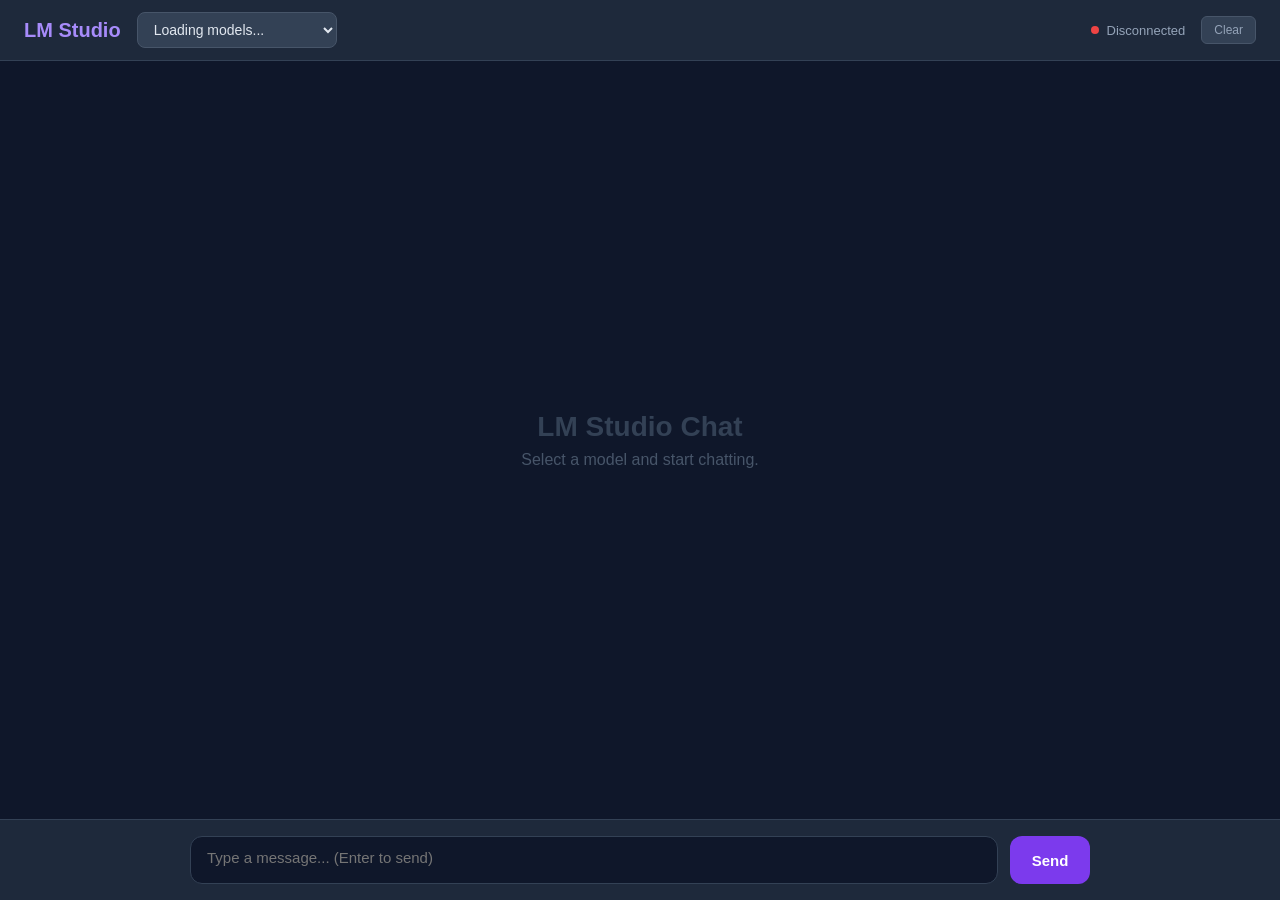
==== LMStudio/common/web/templates/index.html @ 6f255112 "Add LM Studio: full installer, web UI, chat, API docs (like Ollama) Complete LM Studio integration m" ====
<!DOCTYPE html>
<html lang="en">
<head>
<meta charset="UTF-8">
<meta name="viewport" content="width=device-width, initial-scale=1.0">
<title>LM Studio</title>
<style>
*{margin:0;padding:0;box-sizing:border-box}
body{font-family:-apple-system,BlinkMacSystemFont,'Segoe UI',Roboto,sans-serif;background:#0f172a;color:#e2e8f0;height:100vh;display:flex;flex-direction:column}
.header{background:#1e293b;border-bottom:1px solid #334155;padding:12px 24px;display:flex;align-items:center;gap:16px;flex-shrink:0}
.header h1{font-size:20px;font-weight:800;color:#a78bfa;flex-grow:0}
.header select{background:#334155;color:#e2e8f0;border:1px solid #475569;border-radius:8px;padding:8px 12px;font-size:14px;outline:none;min-width:200px}
.header .status{margin-left:auto;display:flex;align-items:center;gap:8px;font-size:13px;color:#94a3b8}
.header .status .dot{width:8px;height:8px;border-radius:50%;background:#ef4444}.header .status .dot.ok{background:#22c55e}
.header .btn-sm{background:#334155;color:#94a3b8;border:1px solid #475569;border-radius:6px;padding:6px 12px;font-size:12px;cursor:pointer}
.header .btn-sm:hover{background:#475569;color:#e2e8f0}
.chat-area{flex:1;overflow-y:auto;padding:24px;display:flex;flex-direction:column;gap:16px}
.msg{max-width:80%;display:flex;flex-direction:column;gap:4px}
.msg.user{align-self:flex-end}.msg.assistant{align-self:flex-start}
.msg .bubble{padding:14px 18px;border-radius:16px;line-height:1.6;font-size:15px;white-space:pre-wrap;word-break:break-word}
.msg.user .bubble{background:#7c3aed;color:#fff;border-bottom-right-radius:4px}
.msg.assistant .bubble{background:#1e293b;color:#e2e8f0;border:1px solid #334155;border-bottom-left-radius:4px}
.empty{text-align:center;margin:auto;color:#475569}
.empty h2{font-size:28px;font-weight:800;color:#334155;margin-bottom:8px}
.input-area{background:#1e293b;border-top:1px solid #334155;padding:16px 24px;flex-shrink:0}
.input-row{display:flex;gap:12px;max-width:900px;margin:0 auto}
.input-row textarea{flex:1;background:#0f172a;color:#e2e8f0;border:1px solid #334155;border-radius:12px;padding:12px 16px;font-size:15px;font-family:inherit;resize:none;outline:none;min-height:48px;max-height:200px}
.input-row textarea:focus{border-color:#a78bfa}
.send-btn{background:#7c3aed;color:#fff;border:none;border-radius:12px;padding:0 20px;font-size:15px;font-weight:700;cursor:pointer;min-width:80px}
.send-btn:hover{background:#6d28d9}.send-btn:disabled{background:#334155;color:#64748b;cursor:not-allowed}
</style>
</head>
<body>
<div class="header">
  <h1>LM Studio</h1>
  <select id="modelSelect"><option value="">Loading models...</option></select>
  <div class="status"><div class="dot" id="statusDot"></div><span id="statusText">Checking...</span></div>
  <button class="btn-sm" onclick="clearChat()">Clear</button>
</div>
<div class="chat-area" id="chatArea">
  <div class="empty" id="emptyState"><h2>LM Studio Chat</h2><p>Select a model and start chatting.</p></div>
</div>
<div class="input-area">
  <div class="input-row">
    <textarea id="msgInput" placeholder="Type a message... (Enter to send)" rows="1"></textarea>
    <button class="send-btn" id="sendBtn" onclick="sendMessage()">Send</button>
  </div>
</div>
<script>
let messages=[], streaming=false;
async function checkHealth(){
  try{const r=await fetch('/api/health');const j=await r.json();
    document.getElementById('statusDot').className='dot'+(j.ok?' ok':'');
    document.getElementById('statusText').textContent=j.ok?'Connected':'Disconnected';return j.ok;
  }catch(e){document.getElementById('statusDot').className='dot';document.getElementById('statusText').textContent='Disconnected';return false;}
}
async function loadModels(){
  try{const r=await fetch('/api/models');const j=await r.json();const sel=document.getElementById('modelSelect');
    const models=j.models||[];sel.innerHTML=models.length?'':'<option value="">No models loaded</option>';
    models.forEach(m=>{const opt=document.createElement('option');opt.value=m.id;opt.textContent=m.id;sel.appendChild(opt);});
  }catch(e){}
}
function addMsg(role,content){
  const area=document.getElementById('chatArea');document.getElementById('emptyState').style.display='none';
  const div=document.createElement('div');div.className='msg '+role;
  div.innerHTML='<div class="bubble"></div>';div.querySelector('.bubble').textContent=content;
  area.appendChild(div);area.scrollTop=area.scrollHeight;return div;
}
async function sendMessage(){
  const input=document.getElementById('msgInput');const text=input.value.trim();
  const model=document.getElementById('modelSelect').value;
  if(!text||!model||streaming)return;
  messages.push({role:'user',content:text});addMsg('user',text);
  input.value='';input.style.height='auto';streaming=true;document.getElementById('sendBtn').disabled=true;
  try{
    const r=await fetch('/api/chat',{method:'POST',headers:{'Content-Type':'application/json'},
      body:JSON.stringify({model,messages,stream:false})});
    const j=await r.json();
    if(j.ok&&j.choices&&j.choices[0]){
      const content=j.choices[0].message.content;messages.push({role:'assistant',content});addMsg('assistant',content);
    }else if(j.error){addMsg('assistant','Error: '+j.error);}
    else{addMsg('assistant','No response from model.');}
  }catch(e){addMsg('assistant','Error: '+e);}
  streaming=false;document.getElementById('sendBtn').disabled=false;input.focus();
}
function clearChat(){messages=[];document.getElementById('chatArea').innerHTML='<div class="empty" id="emptyState"><h2>LM Studio Chat</h2><p>Select a model and start chatting.</p></div>';}
document.getElementById('msgInput').addEventListener('input',function(){this.style.height='auto';this.style.height=Math.min(this.scrollHeight,200)+'px';});
document.getElementById('msgInput').addEventListener('keydown',function(e){if(e.key==='Enter'&&!e.shiftKey){e.preventDefault();sendMessage();}});
checkHealth().then(ok=>{if(ok)loadModels();});setInterval(checkHealth,15000);
</script>
</body>
</html>
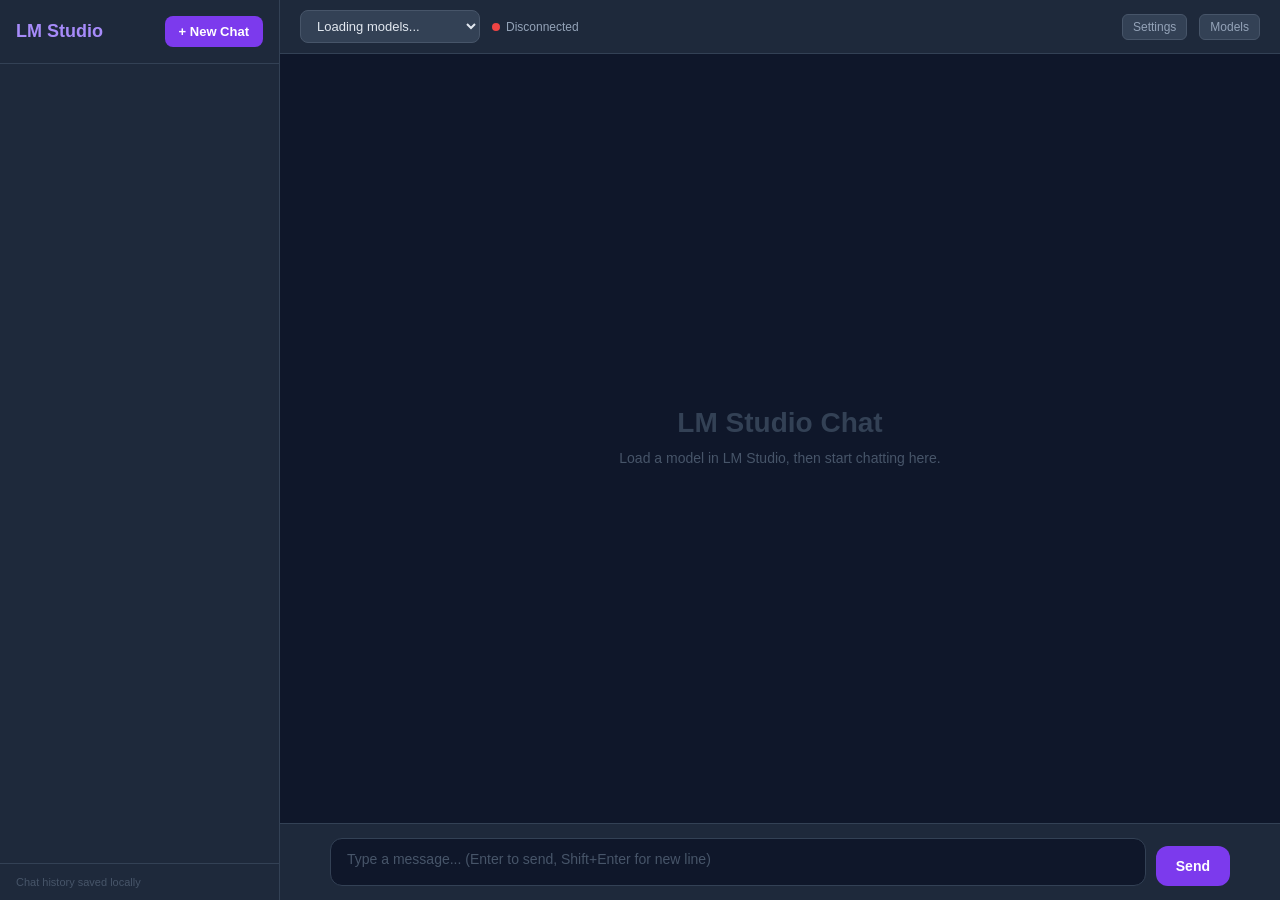
==== commit ff9d2ede: "Rebuild Ollama, LM Studio, and OpenClaw web UIs with full chat features All three web UIs now have: " ====
--- a/LMStudio/common/web/templates/index.html
+++ b/LMStudio/common/web/templates/index.html
@@ -3,90 +3,606 @@
 <head>
 <meta charset="UTF-8">
 <meta name="viewport" content="width=device-width, initial-scale=1.0">
-<title>LM Studio</title>
+<title>LM Studio Chat</title>
 <style>
 *{margin:0;padding:0;box-sizing:border-box}
-body{font-family:-apple-system,BlinkMacSystemFont,'Segoe UI',Roboto,sans-serif;background:#0f172a;color:#e2e8f0;height:100vh;display:flex;flex-direction:column}
-.header{background:#1e293b;border-bottom:1px solid #334155;padding:12px 24px;display:flex;align-items:center;gap:16px;flex-shrink:0}
-.header h1{font-size:20px;font-weight:800;color:#a78bfa;flex-grow:0}
-.header select{background:#334155;color:#e2e8f0;border:1px solid #475569;border-radius:8px;padding:8px 12px;font-size:14px;outline:none;min-width:200px}
-.header .status{margin-left:auto;display:flex;align-items:center;gap:8px;font-size:13px;color:#94a3b8}
-.header .status .dot{width:8px;height:8px;border-radius:50%;background:#ef4444}.header .status .dot.ok{background:#22c55e}
-.header .btn-sm{background:#334155;color:#94a3b8;border:1px solid #475569;border-radius:6px;padding:6px 12px;font-size:12px;cursor:pointer}
+body{font-family:-apple-system,BlinkMacSystemFont,'Segoe UI',Roboto,sans-serif;background:#0f172a;color:#e2e8f0;height:100vh;display:flex;overflow:hidden}
+
+/* Sidebar */
+.sidebar{width:280px;background:#1e293b;border-right:1px solid #334155;display:flex;flex-direction:column;flex-shrink:0;height:100vh}
+.sidebar-header{padding:16px;border-bottom:1px solid #334155;display:flex;align-items:center;gap:12px}
+.sidebar-header h1{font-size:18px;font-weight:800;color:#a78bfa;flex:1}
+.new-chat-btn{background:#7c3aed;color:#fff;border:none;border-radius:8px;padding:8px 14px;font-size:13px;font-weight:700;cursor:pointer;white-space:nowrap}
+.new-chat-btn:hover{background:#6d28d9}
+.chat-list{flex:1;overflow-y:auto;padding:8px}
+.chat-item{padding:10px 12px;border-radius:8px;cursor:pointer;font-size:13px;color:#94a3b8;display:flex;align-items:center;gap:8px;margin-bottom:2px;position:relative}
+.chat-item:hover{background:#334155;color:#e2e8f0}
+.chat-item.active{background:#334155;color:#e2e8f0}
+.chat-item .chat-title{flex:1;overflow:hidden;text-overflow:ellipsis;white-space:nowrap}
+.chat-item .chat-delete{display:none;background:none;border:none;color:#ef4444;font-size:16px;cursor:pointer;padding:0 4px;flex-shrink:0}
+.chat-item:hover .chat-delete{display:block}
+.sidebar-footer{padding:12px 16px;border-top:1px solid #334155;font-size:11px;color:#475569}
+
+/* Main */
+.main{flex:1;display:flex;flex-direction:column;height:100vh;min-width:0}
+.header{background:#1e293b;border-bottom:1px solid #334155;padding:10px 20px;display:flex;align-items:center;gap:12px;flex-shrink:0}
+.header select{background:#334155;color:#e2e8f0;border:1px solid #475569;border-radius:8px;padding:7px 12px;font-size:13px;outline:none;min-width:180px}
+.header select:focus{border-color:#a78bfa}
+.header .status{display:flex;align-items:center;gap:6px;font-size:12px;color:#94a3b8}
+.header .dot{width:8px;height:8px;border-radius:50%;background:#ef4444}
+.header .dot.ok{background:#22c55e}
+.header .spacer{flex:1}
+.header .btn-sm{background:#334155;color:#94a3b8;border:1px solid #475569;border-radius:6px;padding:5px 10px;font-size:12px;cursor:pointer}
 .header .btn-sm:hover{background:#475569;color:#e2e8f0}
-.chat-area{flex:1;overflow-y:auto;padding:24px;display:flex;flex-direction:column;gap:16px}
-.msg{max-width:80%;display:flex;flex-direction:column;gap:4px}
-.msg.user{align-self:flex-end}.msg.assistant{align-self:flex-start}
-.msg .bubble{padding:14px 18px;border-radius:16px;line-height:1.6;font-size:15px;white-space:pre-wrap;word-break:break-word}
+.header .btn-sm.active{background:#7c3aed;color:#fff;border-color:#7c3aed}
+
+/* Settings */
+.settings-panel{display:none;background:#1e293b;border-bottom:1px solid #334155;padding:16px 20px;flex-shrink:0}
+.settings-panel.open{display:block}
+.settings-grid{display:grid;grid-template-columns:1fr 1fr;gap:12px;max-width:700px}
+.setting-group{display:flex;flex-direction:column;gap:4px}
+.setting-group label{font-size:11px;color:#94a3b8;font-weight:600;text-transform:uppercase;letter-spacing:0.5px}
+.setting-group input,.setting-group textarea,.setting-group select{background:#0f172a;color:#e2e8f0;border:1px solid #334155;border-radius:6px;padding:8px 10px;font-size:13px;outline:none;font-family:inherit}
+.setting-group input:focus,.setting-group textarea:focus{border-color:#a78bfa}
+.setting-group textarea{resize:vertical;min-height:60px}
+.setting-group.full{grid-column:1/-1}
+.setting-group .range-row{display:flex;align-items:center;gap:8px}
+.setting-group input[type=range]{flex:1;accent-color:#a78bfa}
+.setting-group .range-val{font-size:12px;color:#a78bfa;min-width:35px;text-align:right}
+
+/* Chat */
+.chat-area{flex:1;overflow-y:auto;padding:20px;display:flex;flex-direction:column;gap:16px}
+.msg{max-width:80%;display:flex;flex-direction:column;gap:4px;animation:fadeIn .2s ease}
+@keyframes fadeIn{from{opacity:0;transform:translateY(8px)}to{opacity:1;transform:translateY(0)}}
+.msg.user{align-self:flex-end}
+.msg.assistant{align-self:flex-start}
+.msg .bubble{padding:14px 18px;border-radius:16px;line-height:1.7;font-size:14px;word-break:break-word}
 .msg.user .bubble{background:#7c3aed;color:#fff;border-bottom-right-radius:4px}
 .msg.assistant .bubble{background:#1e293b;color:#e2e8f0;border:1px solid #334155;border-bottom-left-radius:4px}
+.msg .meta{font-size:11px;color:#64748b;padding:0 4px}
+.msg.user .meta{text-align:right}
+.typing{align-self:flex-start;color:#64748b;font-size:14px;padding:8px 0}
+.typing span{animation:blink 1.4s infinite both}
+.typing span:nth-child(2){animation-delay:.2s}
+.typing span:nth-child(3){animation-delay:.4s}
+@keyframes blink{0%,80%,100%{opacity:0}40%{opacity:1}}
 .empty{text-align:center;margin:auto;color:#475569}
 .empty h2{font-size:28px;font-weight:800;color:#334155;margin-bottom:8px}
-.input-area{background:#1e293b;border-top:1px solid #334155;padding:16px 24px;flex-shrink:0}
-.input-row{display:flex;gap:12px;max-width:900px;margin:0 auto}
-.input-row textarea{flex:1;background:#0f172a;color:#e2e8f0;border:1px solid #334155;border-radius:12px;padding:12px 16px;font-size:15px;font-family:inherit;resize:none;outline:none;min-height:48px;max-height:200px}
+.empty p{font-size:14px;max-width:400px;line-height:1.6}
+
+/* Markdown */
+.msg.assistant .bubble pre{background:#0f172a;border:1px solid #334155;border-radius:8px;padding:12px;margin:8px 0;overflow-x:auto;font-size:13px;line-height:1.5;position:relative}
+.msg.assistant .bubble pre code{background:none;border:none;padding:0;font-size:13px;color:#e2e8f0}
+.msg.assistant .bubble code{background:#334155;padding:2px 6px;border-radius:4px;font-size:13px}
+.msg.assistant .bubble p{margin:6px 0}
+.msg.assistant .bubble ul,.msg.assistant .bubble ol{margin:6px 0;padding-left:20px}
+.msg.assistant .bubble li{margin:3px 0}
+.msg.assistant .bubble h1,.msg.assistant .bubble h2,.msg.assistant .bubble h3{margin:10px 0 6px;color:#a78bfa}
+.msg.assistant .bubble blockquote{border-left:3px solid #a78bfa;padding-left:12px;margin:8px 0;color:#94a3b8}
+.copy-btn{position:absolute;top:6px;right:6px;background:#475569;color:#e2e8f0;border:none;border-radius:4px;padding:3px 8px;font-size:11px;cursor:pointer;opacity:0;transition:opacity .2s}
+pre:hover .copy-btn{opacity:1}
+.copy-btn:hover{background:#a78bfa}
+
+/* Input */
+.input-area{background:#1e293b;border-top:1px solid #334155;padding:14px 20px;flex-shrink:0}
+.input-row{display:flex;gap:10px;max-width:900px;margin:0 auto;align-items:flex-end}
+.input-row textarea{flex:1;background:#0f172a;color:#e2e8f0;border:1px solid #334155;border-radius:12px;padding:12px 16px;font-size:14px;font-family:inherit;resize:none;outline:none;min-height:48px;max-height:200px}
 .input-row textarea:focus{border-color:#a78bfa}
-.send-btn{background:#7c3aed;color:#fff;border:none;border-radius:12px;padding:0 20px;font-size:15px;font-weight:700;cursor:pointer;min-width:80px}
-.send-btn:hover{background:#6d28d9}.send-btn:disabled{background:#334155;color:#64748b;cursor:not-allowed}
+.input-row textarea::placeholder{color:#475569}
+.send-btn{background:#7c3aed;color:#fff;border:none;border-radius:12px;padding:12px 20px;font-size:14px;font-weight:700;cursor:pointer;min-width:70px;transition:all .15s}
+.send-btn:hover{background:#6d28d9}
+.send-btn:disabled{background:#334155;color:#64748b;cursor:not-allowed}
+.stop-btn{background:#ef4444;color:#fff;border:none;border-radius:12px;padding:12px 20px;font-size:14px;font-weight:700;cursor:pointer;min-width:70px}
+.stop-btn:hover{background:#dc2626}
+
+/* Model info panel */
+.models-panel{position:fixed;top:0;right:0;width:380px;height:100vh;background:#1e293b;border-left:1px solid #334155;z-index:100;transform:translateX(100%);transition:transform .3s ease;overflow-y:auto;padding:24px}
+.models-panel.open{transform:translateX(0)}
+.models-panel h2{font-size:18px;font-weight:800;margin-bottom:16px;display:flex;align-items:center;justify-content:space-between}
+.models-panel .close-btn{background:none;border:none;color:#94a3b8;font-size:24px;cursor:pointer}
+.model-card{background:#0f172a;border:1px solid #334155;border-radius:10px;padding:12px;margin-bottom:8px}
+.model-card .name{font-weight:600;font-size:14px;color:#a78bfa;margin-bottom:4px}
+.model-card .info{color:#64748b;font-size:12px}
+.info-note{background:#0f172a;border:1px solid #334155;border-radius:8px;padding:12px;font-size:13px;color:#94a3b8;line-height:1.6;margin-bottom:16px}
+
+@media(max-width:768px){
+  .sidebar{width:0;position:absolute;z-index:200;transition:width .3s}
+  .sidebar.mobile-open{width:280px}
+}
 </style>
 </head>
 <body>
-<div class="header">
-  <h1>LM Studio</h1>
-  <select id="modelSelect"><option value="">Loading models...</option></select>
-  <div class="status"><div class="dot" id="statusDot"></div><span id="statusText">Checking...</span></div>
-  <button class="btn-sm" onclick="clearChat()">Clear</button>
+
+<div class="sidebar" id="sidebar">
+  <div class="sidebar-header">
+    <h1>LM Studio</h1>
+    <button class="new-chat-btn" onclick="newChat()">+ New Chat</button>
+  </div>
+  <div class="chat-list" id="chatList"></div>
+  <div class="sidebar-footer">Chat history saved locally</div>
 </div>
-<div class="chat-area" id="chatArea">
-  <div class="empty" id="emptyState"><h2>LM Studio Chat</h2><p>Select a model and start chatting.</p></div>
-</div>
-<div class="input-area">
-  <div class="input-row">
-    <textarea id="msgInput" placeholder="Type a message... (Enter to send)" rows="1"></textarea>
-    <button class="send-btn" id="sendBtn" onclick="sendMessage()">Send</button>
+
+<div class="main">
+  <div class="header">
+    <select id="modelSelect"><option value="">Loading models...</option></select>
+    <div class="status"><div class="dot" id="statusDot"></div><span id="statusText">Checking...</span></div>
+    <div class="spacer"></div>
+    <button class="btn-sm" id="settingsBtn" onclick="toggleSettings()">Settings</button>
+    <button class="btn-sm" onclick="toggleModels()">Models</button>
+  </div>
+
+  <div class="settings-panel" id="settingsPanel">
+    <div class="settings-grid">
+      <div class="setting-group full">
+        <label>System Prompt</label>
+        <textarea id="systemPrompt" placeholder="You are a helpful assistant..." rows="3"></textarea>
+      </div>
+      <div class="setting-group">
+        <label>Temperature</label>
+        <div class="range-row">
+          <input type="range" id="temperature" min="0" max="2" step="0.1" value="0.7">
+          <span class="range-val" id="tempVal">0.7</span>
+        </div>
+      </div>
+      <div class="setting-group">
+        <label>Top P</label>
+        <div class="range-row">
+          <input type="range" id="topP" min="0" max="1" step="0.05" value="0.9">
+          <span class="range-val" id="topPVal">0.9</span>
+        </div>
+      </div>
+      <div class="setting-group">
+        <label>Max Tokens (0 = default)</label>
+        <input type="number" id="maxTokens" value="0" min="0" max="131072" step="64">
+      </div>
+      <div class="setting-group">
+        <label>Frequency Penalty</label>
+        <div class="range-row">
+          <input type="range" id="freqPenalty" min="0" max="2" step="0.1" value="0">
+          <span class="range-val" id="freqVal">0</span>
+        </div>
+      </div>
+    </div>
+  </div>
+
+  <div class="chat-area" id="chatArea">
+    <div class="empty" id="emptyState">
+      <h2>LM Studio Chat</h2>
+      <p>Load a model in LM Studio, then start chatting here.</p>
+    </div>
+  </div>
+
+  <div class="input-area">
+    <div class="input-row">
+      <textarea id="msgInput" placeholder="Type a message... (Enter to send, Shift+Enter for new line)" rows="1"></textarea>
+      <button class="send-btn" id="sendBtn" onclick="sendMessage()">Send</button>
+    </div>
   </div>
 </div>
+
+<div class="models-panel" id="modelsPanel">
+  <h2>Loaded Models <button class="close-btn" onclick="toggleModels()">&times;</button></h2>
+  <div class="info-note">Models are managed in the LM Studio desktop app. Load/unload models there and they'll appear here automatically.</div>
+  <div id="modelsList"></div>
+</div>
+
 <script>
-let messages=[], streaming=false;
-async function checkHealth(){
-  try{const r=await fetch('/api/health');const j=await r.json();
-    document.getElementById('statusDot').className='dot'+(j.ok?' ok':'');
-    document.getElementById('statusText').textContent=j.ok?'Connected':'Disconnected';return j.ok;
-  }catch(e){document.getElementById('statusDot').className='dot';document.getElementById('statusText').textContent='Disconnected';return false;}
-}
-async function loadModels(){
-  try{const r=await fetch('/api/models');const j=await r.json();const sel=document.getElementById('modelSelect');
-    const models=j.models||[];sel.innerHTML=models.length?'':'<option value="">No models loaded</option>';
-    models.forEach(m=>{const opt=document.createElement('option');opt.value=m.id;opt.textContent=m.id;sel.appendChild(opt);});
-  }catch(e){}
-}
-function addMsg(role,content){
-  const area=document.getElementById('chatArea');document.getElementById('emptyState').style.display='none';
-  const div=document.createElement('div');div.className='msg '+role;
-  div.innerHTML='<div class="bubble"></div>';div.querySelector('.bubble').textContent=content;
-  area.appendChild(div);area.scrollTop=area.scrollHeight;return div;
-}
-async function sendMessage(){
-  const input=document.getElementById('msgInput');const text=input.value.trim();
-  const model=document.getElementById('modelSelect').value;
-  if(!text||!model||streaming)return;
-  messages.push({role:'user',content:text});addMsg('user',text);
-  input.value='';input.style.height='auto';streaming=true;document.getElementById('sendBtn').disabled=true;
-  try{
-    const r=await fetch('/api/chat',{method:'POST',headers:{'Content-Type':'application/json'},
-      body:JSON.stringify({model,messages,stream:false})});
-    const j=await r.json();
-    if(j.ok&&j.choices&&j.choices[0]){
-      const content=j.choices[0].message.content;messages.push({role:'assistant',content});addMsg('assistant',content);
-    }else if(j.error){addMsg('assistant','Error: '+j.error);}
-    else{addMsg('assistant','No response from model.');}
-  }catch(e){addMsg('assistant','Error: '+e);}
-  streaming=false;document.getElementById('sendBtn').disabled=false;input.focus();
-}
-function clearChat(){messages=[];document.getElementById('chatArea').innerHTML='<div class="empty" id="emptyState"><h2>LM Studio Chat</h2><p>Select a model and start chatting.</p></div>';}
-document.getElementById('msgInput').addEventListener('input',function(){this.style.height='auto';this.style.height=Math.min(this.scrollHeight,200)+'px';});
-document.getElementById('msgInput').addEventListener('keydown',function(e){if(e.key==='Enter'&&!e.shiftKey){e.preventDefault();sendMessage();}});
-checkHealth().then(ok=>{if(ok)loadModels();});setInterval(checkHealth,15000);
+var BASE = '';
+var conversations = {};
+var currentChatId = null;
+var streaming = false;
+var abortController = null;
+
+function saveConversations() {
+  try { localStorage.setItem('lmstudio_conversations', JSON.stringify(conversations)); } catch(e) {}
+}
+function loadConversations() {
+  try {
+    var stored = localStorage.getItem('lmstudio_conversations');
+    if (stored) conversations = JSON.parse(stored);
+  } catch(e) { conversations = {}; }
+}
+function saveSettings() {
+  try {
+    localStorage.setItem('lmstudio_settings', JSON.stringify({
+      systemPrompt: document.getElementById('systemPrompt').value,
+      temperature: document.getElementById('temperature').value,
+      topP: document.getElementById('topP').value,
+      maxTokens: document.getElementById('maxTokens').value,
+      freqPenalty: document.getElementById('freqPenalty').value,
+      model: document.getElementById('modelSelect').value
+    }));
+  } catch(e) {}
+}
+function loadSettings() {
+  try {
+    var stored = localStorage.getItem('lmstudio_settings');
+    if (stored) {
+      var s = JSON.parse(stored);
+      if (s.systemPrompt) document.getElementById('systemPrompt').value = s.systemPrompt;
+      if (s.temperature) { document.getElementById('temperature').value = s.temperature; document.getElementById('tempVal').textContent = s.temperature; }
+      if (s.topP) { document.getElementById('topP').value = s.topP; document.getElementById('topPVal').textContent = s.topP; }
+      if (s.maxTokens !== undefined) document.getElementById('maxTokens').value = s.maxTokens;
+      if (s.freqPenalty !== undefined) { document.getElementById('freqPenalty').value = s.freqPenalty; document.getElementById('freqVal').textContent = s.freqPenalty; }
+      return s;
+    }
+  } catch(e) {}
+  return null;
+}
+
+function generateId() { return Date.now().toString(36) + Math.random().toString(36).substr(2, 5); }
+
+function newChat() {
+  var id = generateId();
+  conversations[id] = { id: id, title: 'New Chat', messages: [], created: Date.now() };
+  currentChatId = id;
+  saveConversations();
+  renderChatList();
+  renderMessages();
+}
+
+function switchChat(id) {
+  if (streaming) return;
+  currentChatId = id;
+  renderChatList();
+  renderMessages();
+}
+
+function deleteChat(id, evt) {
+  evt.stopPropagation();
+  if (!confirm('Delete this conversation?')) return;
+  delete conversations[id];
+  if (currentChatId === id) {
+    var keys = Object.keys(conversations);
+    currentChatId = keys.length > 0 ? keys[keys.length - 1] : null;
+  }
+  saveConversations();
+  renderChatList();
+  renderMessages();
+}
+
+function updateChatTitle(id) {
+  var conv = conversations[id];
+  if (!conv || conv.messages.length === 0) return;
+  for (var i = 0; i < conv.messages.length; i++) {
+    if (conv.messages[i].role === 'user') {
+      var title = conv.messages[i].content.substring(0, 40);
+      if (conv.messages[i].content.length > 40) title += '...';
+      conv.title = title;
+      break;
+    }
+  }
+  saveConversations();
+  renderChatList();
+}
+
+function renderChatList() {
+  var list = document.getElementById('chatList');
+  var keys = Object.keys(conversations).sort(function(a, b) {
+    return (conversations[b].created || 0) - (conversations[a].created || 0);
+  });
+  var html = '';
+  for (var i = 0; i < keys.length; i++) {
+    var conv = conversations[keys[i]];
+    var active = keys[i] === currentChatId ? ' active' : '';
+    html += '<div class="chat-item' + active + '" onclick="switchChat(\'' + keys[i] + '\')">'
+      + '<span class="chat-title">' + escapeHtml(conv.title || 'New Chat') + '</span>'
+      + '<button class="chat-delete" onclick="deleteChat(\'' + keys[i] + '\', event)">&times;</button>'
+      + '</div>';
+  }
+  list.innerHTML = html;
+}
+
+function escapeHtml(s) {
+  var div = document.createElement('div');
+  div.textContent = s;
+  return div.innerHTML;
+}
+
+function renderMarkdown(text) {
+  text = text.replace(/```(\w*)\n([\s\S]*?)```/g, function(m, lang, code) {
+    return '<pre><code class="language-' + lang + '">' + escapeHtml(code.trim()) + '</code><button class="copy-btn" onclick="copyCode(this)">Copy</button></pre>';
+  });
+  text = text.replace(/`([^`]+)`/g, '<code>$1</code>');
+  text = text.replace(/\*\*(.+?)\*\*/g, '<strong>$1</strong>');
+  text = text.replace(/\*(.+?)\*/g, '<em>$1</em>');
+  text = text.replace(/^### (.+)$/gm, '<h3>$1</h3>');
+  text = text.replace(/^## (.+)$/gm, '<h2>$1</h2>');
+  text = text.replace(/^# (.+)$/gm, '<h1>$1</h1>');
+  text = text.replace(/^> (.+)$/gm, '<blockquote>$1</blockquote>');
+  text = text.replace(/^[*-] (.+)$/gm, '<li>$1</li>');
+  text = text.replace(/(<li>.*<\/li>\n?)+/g, '<ul>$&</ul>');
+  text = text.replace(/\[([^\]]+)\]\(([^)]+)\)/g, '<a href="$2" target="_blank" style="color:#a78bfa">$1</a>');
+  var parts = text.split(/<pre[\s\S]*?<\/pre>/g);
+  var pres = text.match(/<pre[\s\S]*?<\/pre>/g) || [];
+  var result = '';
+  for (var i = 0; i < parts.length; i++) {
+    result += parts[i].replace(/\n\n/g, '</p><p>').replace(/\n/g, '<br>');
+    if (i < pres.length) result += pres[i];
+  }
+  return '<p>' + result + '</p>';
+}
+
+function copyCode(btn) {
+  var code = btn.parentElement.querySelector('code');
+  navigator.clipboard.writeText(code.textContent);
+  btn.textContent = 'Copied!';
+  setTimeout(function() { btn.textContent = 'Copy'; }, 2000);
+}
+
+function renderMessages() {
+  var area = document.getElementById('chatArea');
+  if (!currentChatId || !conversations[currentChatId]) {
+    area.innerHTML = '<div class="empty" id="emptyState"><h2>LM Studio Chat</h2><p>Load a model in LM Studio, then start chatting here.</p></div>';
+    return;
+  }
+  var msgs = conversations[currentChatId].messages;
+  if (msgs.length === 0) {
+    area.innerHTML = '<div class="empty" id="emptyState"><h2>LM Studio Chat</h2><p>Select a model and start chatting.</p></div>';
+    return;
+  }
+  var html = '';
+  for (var i = 0; i < msgs.length; i++) {
+    var m = msgs[i];
+    if (m.role === 'system') continue;
+    var time = m.time ? new Date(m.time).toLocaleTimeString([], {hour:'2-digit',minute:'2-digit'}) : '';
+    if (m.role === 'user') {
+      html += '<div class="msg user"><div class="bubble">' + escapeHtml(m.content) + '</div><div class="meta">' + time + '</div></div>';
+    } else {
+      html += '<div class="msg assistant"><div class="bubble">' + renderMarkdown(m.content) + '</div><div class="meta">' + (m.model ? m.model + ' &middot; ' : '') + time + '</div></div>';
+    }
+  }
+  area.innerHTML = html;
+  area.scrollTop = area.scrollHeight;
+}
+
+function checkHealth() {
+  fetch(BASE + '/api/health').then(function(r) { return r.json(); }).then(function(j) {
+    document.getElementById('statusDot').className = 'dot' + (j.ok ? ' ok' : '');
+    document.getElementById('statusText').textContent = j.ok ? 'Connected' : 'Disconnected — Start LM Studio server';
+    if (j.ok) loadModels();
+  }).catch(function() {
+    document.getElementById('statusDot').className = 'dot';
+    document.getElementById('statusText').textContent = 'Disconnected';
+  });
+}
+
+var savedModel = '';
+function loadModels() {
+  fetch(BASE + '/api/models').then(function(r) { return r.json(); }).then(function(j) {
+    var sel = document.getElementById('modelSelect');
+    var models = j.models || [];
+    var prev = sel.value || savedModel;
+    sel.innerHTML = models.length ? '' : '<option value="">No models loaded — open LM Studio app</option>';
+    for (var i = 0; i < models.length; i++) {
+      var m = models[i];
+      var name = m.id || m.name || m.model;
+      var opt = document.createElement('option');
+      opt.value = name;
+      opt.textContent = name;
+      if (name === prev) opt.selected = true;
+      sel.appendChild(opt);
+    }
+    // Models panel
+    var list = document.getElementById('modelsList');
+    var html = '';
+    for (var i = 0; i < models.length; i++) {
+      var m = models[i];
+      var name = m.id || m.name || m.model;
+      var owner = m.owned_by || '';
+      html += '<div class="model-card"><div class="name">' + escapeHtml(name) + '</div>' + (owner ? '<div class="info">Owner: ' + escapeHtml(owner) + '</div>' : '') + '</div>';
+    }
+    if (html === '') html = '<div style="color:#475569;font-size:13px;text-align:center;padding:20px">No models loaded. Open LM Studio and load a model.</div>';
+    list.innerHTML = html;
+  }).catch(function() {});
+}
+
+function sendMessage() {
+  var input = document.getElementById('msgInput');
+  var text = input.value.trim();
+  var model = document.getElementById('modelSelect').value;
+  if (!text || !model || streaming) return;
+
+  if (!currentChatId) newChat();
+  var conv = conversations[currentChatId];
+
+  var systemPrompt = document.getElementById('systemPrompt').value.trim();
+  var temp = parseFloat(document.getElementById('temperature').value);
+  var topP = parseFloat(document.getElementById('topP').value);
+  var maxTok = parseInt(document.getElementById('maxTokens').value) || 0;
+  var freqP = parseFloat(document.getElementById('freqPenalty').value);
+
+  conv.messages.push({ role: 'user', content: text, time: Date.now() });
+  if (conv.messages.length <= 2) updateChatTitle(currentChatId);
+  renderMessages();
+  input.value = '';
+  input.style.height = 'auto';
+  saveConversations();
+  saveSettings();
+
+  streaming = true;
+  var sendBtn = document.getElementById('sendBtn');
+  sendBtn.textContent = 'Stop';
+  sendBtn.className = 'stop-btn';
+  sendBtn.onclick = stopGeneration;
+
+  var area = document.getElementById('chatArea');
+  var typingDiv = document.createElement('div');
+  typingDiv.className = 'typing';
+  typingDiv.id = 'typingIndicator';
+  typingDiv.innerHTML = '<span>\u25CF</span><span>\u25CF</span><span>\u25CF</span>';
+  area.appendChild(typingDiv);
+  area.scrollTop = area.scrollHeight;
+
+  // Build messages for OpenAI-compatible API
+  var apiMessages = [];
+  if (systemPrompt) apiMessages.push({ role: 'system', content: systemPrompt });
+  for (var i = 0; i < conv.messages.length; i++) {
+    apiMessages.push({ role: conv.messages[i].role, content: conv.messages[i].content });
+  }
+
+  abortController = new AbortController();
+
+  var payload = { model: model, messages: apiMessages, stream: true };
+  if (temp !== 0.7) payload.temperature = temp;
+  if (topP !== 0.9) payload.top_p = topP;
+  if (maxTok > 0) payload.max_tokens = maxTok;
+  if (freqP > 0) payload.frequency_penalty = freqP;
+
+  fetch(BASE + '/api/chat', {
+    method: 'POST',
+    headers: { 'Content-Type': 'application/json' },
+    body: JSON.stringify(payload),
+    signal: abortController.signal
+  }).then(function(r) {
+    var el = document.getElementById('typingIndicator');
+    if (el) el.remove();
+
+    var contentType = r.headers.get('content-type') || '';
+
+    // Check if streaming (text/event-stream) or JSON
+    if (contentType.indexOf('event-stream') !== -1) {
+      // Streaming response
+      var assistantDiv = document.createElement('div');
+      assistantDiv.className = 'msg assistant';
+      assistantDiv.innerHTML = '<div class="bubble"></div><div class="meta"></div>';
+      area.appendChild(assistantDiv);
+      var bubble = assistantDiv.querySelector('.bubble');
+      var metaEl = assistantDiv.querySelector('.meta');
+      var fullText = '';
+      var reader = r.body.getReader();
+      var decoder = new TextDecoder();
+
+      function readChunk() {
+        reader.read().then(function(result) {
+          if (result.done) {
+            finishMessage(fullText, model, metaEl, bubble);
+            return;
+          }
+          var chunk = decoder.decode(result.value, { stream: true });
+          var lines = chunk.split('\n');
+          for (var j = 0; j < lines.length; j++) {
+            var line = lines[j].trim();
+            if (!line.startsWith('data: ')) continue;
+            var dataStr = line.slice(6);
+            if (dataStr === '[DONE]') {
+              finishMessage(fullText, model, metaEl, bubble);
+              return;
+            }
+            try {
+              var data = JSON.parse(dataStr);
+              // OpenAI-compatible streaming format
+              if (data.choices && data.choices[0]) {
+                var delta = data.choices[0].delta;
+                if (delta && delta.content) {
+                  fullText += delta.content;
+                  bubble.innerHTML = renderMarkdown(fullText);
+                  area.scrollTop = area.scrollHeight;
+                }
+                if (data.choices[0].finish_reason === 'stop') {
+                  finishMessage(fullText, model, metaEl, bubble);
+                  return;
+                }
+              }
+              // Ollama-style streaming
+              if (data.message && data.message.content) {
+                fullText += data.message.content;
+                bubble.innerHTML = renderMarkdown(fullText);
+                area.scrollTop = area.scrollHeight;
+              }
+            } catch (e) {}
+          }
+          readChunk();
+        }).catch(function(e) {
+          finishMessage(fullText || (e.name === 'AbortError' ? '(generation stopped)' : 'Error: ' + e), model, metaEl, bubble);
+        });
+      }
+      readChunk();
+    } else {
+      // Non-streaming JSON response
+      r.json().then(function(j) {
+        var content = '';
+        if (j.choices && j.choices[0] && j.choices[0].message) {
+          content = j.choices[0].message.content;
+        } else if (j.content) {
+          content = j.content;
+        } else if (j.error) {
+          content = 'Error: ' + j.error;
+        } else {
+          content = 'No response from model.';
+        }
+        conv.messages.push({ role: 'assistant', content: content, time: Date.now(), model: model });
+        saveConversations();
+        renderMessages();
+        resetSendButton();
+      });
+    }
+  }).catch(function(e) {
+    var el = document.getElementById('typingIndicator');
+    if (el) el.remove();
+    if (e.name !== 'AbortError') {
+      conv.messages.push({ role: 'assistant', content: 'Error: ' + e, time: Date.now(), model: model });
+      renderMessages();
+    }
+    resetSendButton();
+  });
+}
+
+function finishMessage(fullText, model, metaEl, bubble) {
+  if (!currentChatId || !conversations[currentChatId]) { resetSendButton(); return; }
+  var conv = conversations[currentChatId];
+  conv.messages.push({ role: 'assistant', content: fullText, time: Date.now(), model: model });
+  var time = new Date().toLocaleTimeString([], { hour: '2-digit', minute: '2-digit' });
+  metaEl.innerHTML = escapeHtml(model) + ' &middot; ' + time;
+  bubble.innerHTML = renderMarkdown(fullText);
+  saveConversations();
+  resetSendButton();
+}
+
+function resetSendButton() {
+  streaming = false;
+  abortController = null;
+  var sendBtn = document.getElementById('sendBtn');
+  sendBtn.textContent = 'Send';
+  sendBtn.className = 'send-btn';
+  sendBtn.onclick = sendMessage;
+  sendBtn.disabled = false;
+  document.getElementById('msgInput').focus();
+}
+
+function stopGeneration() {
+  if (abortController) abortController.abort();
+  resetSendButton();
+}
+
+function toggleModels() { document.getElementById('modelsPanel').classList.toggle('open'); }
+function toggleSettings() {
+  document.getElementById('settingsPanel').classList.toggle('open');
+  document.getElementById('settingsBtn').classList.toggle('active');
+}
+
+document.getElementById('temperature').addEventListener('input', function() { document.getElementById('tempVal').textContent = this.value; });
+document.getElementById('topP').addEventListener('input', function() { document.getElementById('topPVal').textContent = this.value; });
+document.getElementById('freqPenalty').addEventListener('input', function() { document.getElementById('freqVal').textContent = this.value; });
+document.getElementById('msgInput').addEventListener('input', function() { this.style.height = 'auto'; this.style.height = Math.min(this.scrollHeight, 200) + 'px'; });
+document.getElementById('msgInput').addEventListener('keydown', function(e) {
+  if (e.key === 'Enter' && !e.shiftKey) { e.preventDefault(); if (!streaming) sendMessage(); }
+});
+document.getElementById('modelSelect').addEventListener('change', function() { savedModel = this.value; saveSettings(); });
+
+// Init
+loadConversations();
+var settings = loadSettings();
+if (settings && settings.model) savedModel = settings.model;
+var keys = Object.keys(conversations);
+if (keys.length > 0) {
+  keys.sort(function(a, b) { return (conversations[b].created || 0) - (conversations[a].created || 0); });
+  currentChatId = keys[0];
+}
+renderChatList();
+renderMessages();
+checkHealth();
+setInterval(checkHealth, 15000);
 </script>
 </body>
 </html>
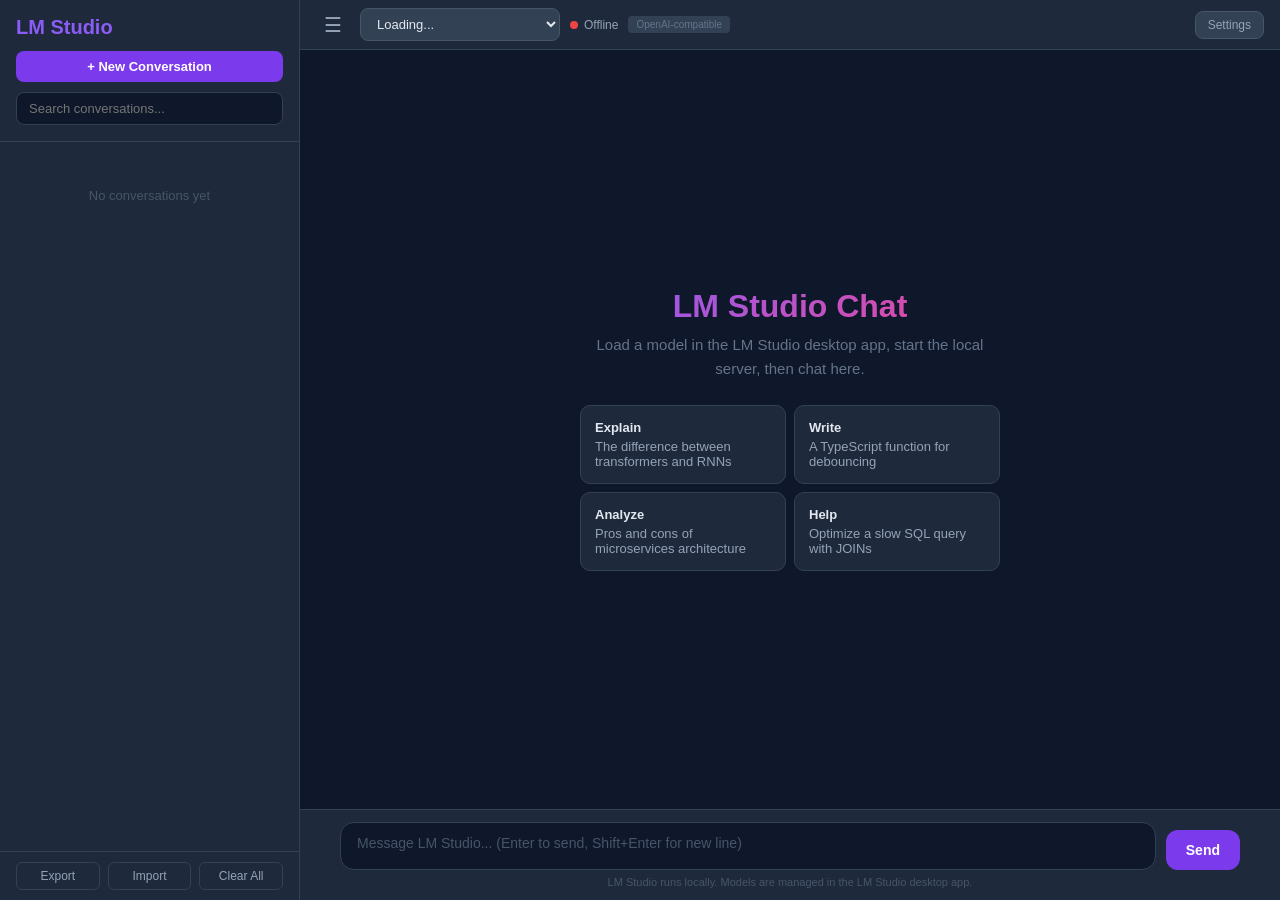
==== commit 24269a8a: "Professional Ollama and LM Studio web UIs with full features Both services now have professional, fu" ====
--- a/LMStudio/common/web/templates/index.html
+++ b/LMStudio/common/web/templates/index.html
@@ -3,188 +3,177 @@
 <head>
 <meta charset="UTF-8">
 <meta name="viewport" content="width=device-width, initial-scale=1.0">
-<title>LM Studio Chat</title>
+<title>LM Studio</title>
 <style>
+:root{--bg:#0f172a;--bg2:#1e293b;--border:#334155;--border2:#475569;--text:#e2e8f0;--text2:#94a3b8;--text3:#64748b;--text4:#475569;--accent:#8b5cf6;--accent2:#7c3aed;--accent3:#6d28d9;--danger:#ef4444;--success:#22c55e;--radius:10px}
 *{margin:0;padding:0;box-sizing:border-box}
-body{font-family:-apple-system,BlinkMacSystemFont,'Segoe UI',Roboto,sans-serif;background:#0f172a;color:#e2e8f0;height:100vh;display:flex;overflow:hidden}
-
-/* Sidebar */
-.sidebar{width:280px;background:#1e293b;border-right:1px solid #334155;display:flex;flex-direction:column;flex-shrink:0;height:100vh}
-.sidebar-header{padding:16px;border-bottom:1px solid #334155;display:flex;align-items:center;gap:12px}
-.sidebar-header h1{font-size:18px;font-weight:800;color:#a78bfa;flex:1}
-.new-chat-btn{background:#7c3aed;color:#fff;border:none;border-radius:8px;padding:8px 14px;font-size:13px;font-weight:700;cursor:pointer;white-space:nowrap}
-.new-chat-btn:hover{background:#6d28d9}
-.chat-list{flex:1;overflow-y:auto;padding:8px}
-.chat-item{padding:10px 12px;border-radius:8px;cursor:pointer;font-size:13px;color:#94a3b8;display:flex;align-items:center;gap:8px;margin-bottom:2px;position:relative}
-.chat-item:hover{background:#334155;color:#e2e8f0}
-.chat-item.active{background:#334155;color:#e2e8f0}
-.chat-item .chat-title{flex:1;overflow:hidden;text-overflow:ellipsis;white-space:nowrap}
-.chat-item .chat-delete{display:none;background:none;border:none;color:#ef4444;font-size:16px;cursor:pointer;padding:0 4px;flex-shrink:0}
-.chat-item:hover .chat-delete{display:block}
-.sidebar-footer{padding:12px 16px;border-top:1px solid #334155;font-size:11px;color:#475569}
-
-/* Main */
+body{font-family:-apple-system,BlinkMacSystemFont,'Segoe UI',Roboto,sans-serif;background:var(--bg);color:var(--text);height:100vh;display:flex;overflow:hidden}
+::-webkit-scrollbar{width:6px}::-webkit-scrollbar-track{background:transparent}::-webkit-scrollbar-thumb{background:var(--border);border-radius:3px}
+
+.sidebar{width:300px;background:var(--bg2);border-right:1px solid var(--border);display:flex;flex-direction:column;flex-shrink:0;height:100vh;transition:width .3s}
+.sidebar.collapsed{width:0;overflow:hidden;border:none}
+.sb-top{padding:16px;border-bottom:1px solid var(--border)}
+.sb-top-row{display:flex;align-items:center;gap:10px;margin-bottom:12px}
+.sb-top h1{font-size:20px;font-weight:800;color:var(--accent);flex:1}
+.sb-top h1 span{font-size:11px;font-weight:400;color:var(--text3);margin-left:6px}
+.new-chat-btn{background:var(--accent2);color:#fff;border:none;border-radius:8px;padding:8px 16px;font-size:13px;font-weight:600;cursor:pointer;width:100%;transition:background .15s}
+.new-chat-btn:hover{background:var(--accent3)}
+.sb-search{margin-top:10px}
+.sb-search input{width:100%;background:var(--bg);color:var(--text);border:1px solid var(--border);border-radius:8px;padding:8px 12px;font-size:13px;outline:none}
+.sb-search input:focus{border-color:var(--accent)}
+.chat-list{flex:1;overflow-y:auto;padding:6px}
+.chat-date{font-size:11px;color:var(--text3);padding:8px 12px 4px;font-weight:600;text-transform:uppercase;letter-spacing:.5px}
+.chat-item{padding:10px 12px;border-radius:8px;cursor:pointer;font-size:13px;color:var(--text2);display:flex;align-items:center;gap:8px;margin-bottom:1px;transition:background .1s}
+.chat-item:hover{background:var(--border)}
+.chat-item.active{background:var(--border);color:var(--text)}
+.chat-item .ci-title{flex:1;overflow:hidden;text-overflow:ellipsis;white-space:nowrap}
+.chat-item .ci-actions{display:none;gap:2px}
+.chat-item:hover .ci-actions{display:flex}
+.ci-btn{background:none;border:none;color:var(--text3);font-size:14px;cursor:pointer;padding:2px 4px;border-radius:4px}
+.ci-btn:hover{color:var(--text);background:var(--border2)}
+.ci-btn.del:hover{color:var(--danger)}
+.sb-footer{padding:10px 16px;border-top:1px solid var(--border);display:flex;gap:8px}
+.sb-footer-btn{background:none;border:1px solid var(--border);color:var(--text2);border-radius:6px;padding:6px 10px;font-size:12px;cursor:pointer;flex:1;text-align:center;transition:all .15s}
+.sb-footer-btn:hover{background:var(--border);color:var(--text)}
+
 .main{flex:1;display:flex;flex-direction:column;height:100vh;min-width:0}
-.header{background:#1e293b;border-bottom:1px solid #334155;padding:10px 20px;display:flex;align-items:center;gap:12px;flex-shrink:0}
-.header select{background:#334155;color:#e2e8f0;border:1px solid #475569;border-radius:8px;padding:7px 12px;font-size:13px;outline:none;min-width:180px}
-.header select:focus{border-color:#a78bfa}
-.header .status{display:flex;align-items:center;gap:6px;font-size:12px;color:#94a3b8}
-.header .dot{width:8px;height:8px;border-radius:50%;background:#ef4444}
-.header .dot.ok{background:#22c55e}
-.header .spacer{flex:1}
-.header .btn-sm{background:#334155;color:#94a3b8;border:1px solid #475569;border-radius:6px;padding:5px 10px;font-size:12px;cursor:pointer}
-.header .btn-sm:hover{background:#475569;color:#e2e8f0}
-.header .btn-sm.active{background:#7c3aed;color:#fff;border-color:#7c3aed}
-
-/* Settings */
-.settings-panel{display:none;background:#1e293b;border-bottom:1px solid #334155;padding:16px 20px;flex-shrink:0}
+.header{background:var(--bg2);border-bottom:1px solid var(--border);padding:8px 16px;display:flex;align-items:center;gap:10px;flex-shrink:0}
+.toggle-sb{background:none;border:none;color:var(--text2);font-size:20px;cursor:pointer;padding:4px 8px;border-radius:6px}
+.toggle-sb:hover{background:var(--border)}
+.hdr-model select{background:var(--border);color:var(--text);border:1px solid var(--border2);border-radius:8px;padding:7px 12px;font-size:13px;outline:none;min-width:200px;cursor:pointer}
+.hdr-model select:focus{border-color:var(--accent)}
+.hdr-status{display:flex;align-items:center;gap:6px;font-size:12px;color:var(--text2)}
+.hdr-dot{width:8px;height:8px;border-radius:50%;background:var(--danger);flex-shrink:0}
+.hdr-dot.ok{background:var(--success)}
+.hdr-spacer{flex:1}
+.hdr-btn{background:var(--border);color:var(--text2);border:1px solid var(--border2);border-radius:8px;padding:6px 12px;font-size:12px;cursor:pointer;transition:all .15s;white-space:nowrap}
+.hdr-btn:hover{background:var(--border2);color:var(--text)}
+.hdr-btn.active{background:var(--accent2);color:#fff;border-color:var(--accent2)}
+.hdr-badge{font-size:10px;background:var(--border);color:var(--text3);padding:3px 8px;border-radius:4px}
+
+.settings-panel{display:none;background:var(--bg2);border-bottom:1px solid var(--border);padding:16px 20px;flex-shrink:0;overflow-y:auto;max-height:260px}
 .settings-panel.open{display:block}
-.settings-grid{display:grid;grid-template-columns:1fr 1fr;gap:12px;max-width:700px}
-.setting-group{display:flex;flex-direction:column;gap:4px}
-.setting-group label{font-size:11px;color:#94a3b8;font-weight:600;text-transform:uppercase;letter-spacing:0.5px}
-.setting-group input,.setting-group textarea,.setting-group select{background:#0f172a;color:#e2e8f0;border:1px solid #334155;border-radius:6px;padding:8px 10px;font-size:13px;outline:none;font-family:inherit}
-.setting-group input:focus,.setting-group textarea:focus{border-color:#a78bfa}
-.setting-group textarea{resize:vertical;min-height:60px}
-.setting-group.full{grid-column:1/-1}
-.setting-group .range-row{display:flex;align-items:center;gap:8px}
-.setting-group input[type=range]{flex:1;accent-color:#a78bfa}
-.setting-group .range-val{font-size:12px;color:#a78bfa;min-width:35px;text-align:right}
-
-/* Chat */
-.chat-area{flex:1;overflow-y:auto;padding:20px;display:flex;flex-direction:column;gap:16px}
-.msg{max-width:80%;display:flex;flex-direction:column;gap:4px;animation:fadeIn .2s ease}
-@keyframes fadeIn{from{opacity:0;transform:translateY(8px)}to{opacity:1;transform:translateY(0)}}
+.stg-grid{display:grid;grid-template-columns:1fr 1fr;gap:12px 16px;max-width:740px}
+.stg-grp{display:flex;flex-direction:column;gap:4px}
+.stg-grp label{font-size:11px;color:var(--text2);font-weight:600;text-transform:uppercase;letter-spacing:.5px}
+.stg-grp input,.stg-grp textarea{background:var(--bg);color:var(--text);border:1px solid var(--border);border-radius:8px;padding:8px 10px;font-size:13px;outline:none;font-family:inherit}
+.stg-grp input:focus,.stg-grp textarea:focus{border-color:var(--accent)}
+.stg-grp textarea{resize:vertical;min-height:64px}
+.stg-grp.full{grid-column:1/-1}
+.range-row{display:flex;align-items:center;gap:8px}
+.range-row input[type=range]{flex:1;accent-color:var(--accent)}
+.range-val{font-size:12px;color:var(--accent);min-width:32px;text-align:right;font-weight:600}
+
+.chat-area{flex:1;overflow-y:auto;padding:24px 20px;display:flex;flex-direction:column;gap:20px}
+.empty-state{margin:auto;text-align:center;max-width:500px;padding:40px}
+.empty-state h2{font-size:32px;font-weight:800;background:linear-gradient(135deg,var(--accent),#ec4899);-webkit-background-clip:text;-webkit-text-fill-color:transparent;margin-bottom:8px}
+.empty-state p{color:var(--text3);font-size:15px;line-height:1.6;margin-bottom:24px}
+.suggestions{display:grid;grid-template-columns:1fr 1fr;gap:8px}
+.sug-card{background:var(--bg2);border:1px solid var(--border);border-radius:var(--radius);padding:14px;font-size:13px;color:var(--text2);cursor:pointer;text-align:left;transition:border-color .15s}
+.sug-card:hover{border-color:var(--accent);color:var(--text)}
+.sug-card strong{display:block;color:var(--text);margin-bottom:4px}
+.info-banner{background:var(--bg2);border:1px solid var(--border);border-radius:var(--radius);padding:14px 18px;margin-bottom:12px;font-size:13px;color:var(--text2);line-height:1.6;text-align:center}
+
+.msg{max-width:85%;display:flex;flex-direction:column;gap:4px;animation:fadeIn .25s ease}
+@keyframes fadeIn{from{opacity:0;transform:translateY(6px)}to{opacity:1;transform:translateY(0)}}
 .msg.user{align-self:flex-end}
-.msg.assistant{align-self:flex-start}
+.msg.assistant{align-self:flex-start;max-width:90%}
 .msg .bubble{padding:14px 18px;border-radius:16px;line-height:1.7;font-size:14px;word-break:break-word}
-.msg.user .bubble{background:#7c3aed;color:#fff;border-bottom-right-radius:4px}
-.msg.assistant .bubble{background:#1e293b;color:#e2e8f0;border:1px solid #334155;border-bottom-left-radius:4px}
-.msg .meta{font-size:11px;color:#64748b;padding:0 4px}
-.msg.user .meta{text-align:right}
-.typing{align-self:flex-start;color:#64748b;font-size:14px;padding:8px 0}
-.typing span{animation:blink 1.4s infinite both}
+.msg.user .bubble{background:var(--accent2);color:#fff;border-bottom-right-radius:4px}
+.msg.assistant .bubble{background:var(--bg2);color:var(--text);border:1px solid var(--border);border-bottom-left-radius:4px}
+.msg .meta{font-size:11px;color:var(--text3);padding:0 6px;display:flex;gap:8px;align-items:center}
+.msg.user .meta{justify-content:flex-end}
+.msg .meta button{background:none;border:none;color:var(--text3);cursor:pointer;font-size:11px;padding:2px}
+.msg .meta button:hover{color:var(--text)}
+.typing{align-self:flex-start;color:var(--text3);font-size:14px;padding:8px 0}
+.typing span{display:inline-block;animation:bounce 1.4s infinite both}
 .typing span:nth-child(2){animation-delay:.2s}
 .typing span:nth-child(3){animation-delay:.4s}
-@keyframes blink{0%,80%,100%{opacity:0}40%{opacity:1}}
-.empty{text-align:center;margin:auto;color:#475569}
-.empty h2{font-size:28px;font-weight:800;color:#334155;margin-bottom:8px}
-.empty p{font-size:14px;max-width:400px;line-height:1.6}
-
-/* Markdown */
-.msg.assistant .bubble pre{background:#0f172a;border:1px solid #334155;border-radius:8px;padding:12px;margin:8px 0;overflow-x:auto;font-size:13px;line-height:1.5;position:relative}
-.msg.assistant .bubble pre code{background:none;border:none;padding:0;font-size:13px;color:#e2e8f0}
-.msg.assistant .bubble code{background:#334155;padding:2px 6px;border-radius:4px;font-size:13px}
+@keyframes bounce{0%,80%,100%{transform:translateY(0);opacity:.4}40%{transform:translateY(-6px);opacity:1}}
+
+.msg.assistant .bubble pre{background:var(--bg);border:1px solid var(--border);border-radius:8px;padding:14px;margin:10px 0;overflow-x:auto;font-size:13px;line-height:1.6;position:relative}
+.msg.assistant .bubble pre code{background:none;border:none;padding:0;color:var(--text)}
+.msg.assistant .bubble code{background:var(--border);padding:2px 6px;border-radius:4px;font-size:13px}
 .msg.assistant .bubble p{margin:6px 0}
-.msg.assistant .bubble ul,.msg.assistant .bubble ol{margin:6px 0;padding-left:20px}
-.msg.assistant .bubble li{margin:3px 0}
-.msg.assistant .bubble h1,.msg.assistant .bubble h2,.msg.assistant .bubble h3{margin:10px 0 6px;color:#a78bfa}
-.msg.assistant .bubble blockquote{border-left:3px solid #a78bfa;padding-left:12px;margin:8px 0;color:#94a3b8}
-.copy-btn{position:absolute;top:6px;right:6px;background:#475569;color:#e2e8f0;border:none;border-radius:4px;padding:3px 8px;font-size:11px;cursor:pointer;opacity:0;transition:opacity .2s}
+.msg.assistant .bubble ul,.msg.assistant .bubble ol{margin:6px 0;padding-left:22px}
+.msg.assistant .bubble li{margin:4px 0;line-height:1.6}
+.msg.assistant .bubble h1,.msg.assistant .bubble h2,.msg.assistant .bubble h3{margin:12px 0 6px;color:var(--accent)}
+.msg.assistant .bubble blockquote{border-left:3px solid var(--accent);padding:4px 12px;margin:8px 0;color:var(--text2);background:rgba(139,92,246,0.05);border-radius:0 6px 6px 0}
+.msg.assistant .bubble table{border-collapse:collapse;margin:10px 0;width:100%;font-size:13px}
+.msg.assistant .bubble th,.msg.assistant .bubble td{border:1px solid var(--border);padding:8px 12px;text-align:left}
+.msg.assistant .bubble th{background:var(--border);font-weight:600}
+.copy-btn{position:absolute;top:8px;right:8px;background:var(--border2);color:var(--text);border:none;border-radius:6px;padding:4px 10px;font-size:11px;cursor:pointer;opacity:0;transition:opacity .2s}
 pre:hover .copy-btn{opacity:1}
-.copy-btn:hover{background:#a78bfa}
-
-/* Input */
-.input-area{background:#1e293b;border-top:1px solid #334155;padding:14px 20px;flex-shrink:0}
-.input-row{display:flex;gap:10px;max-width:900px;margin:0 auto;align-items:flex-end}
-.input-row textarea{flex:1;background:#0f172a;color:#e2e8f0;border:1px solid #334155;border-radius:12px;padding:12px 16px;font-size:14px;font-family:inherit;resize:none;outline:none;min-height:48px;max-height:200px}
-.input-row textarea:focus{border-color:#a78bfa}
-.input-row textarea::placeholder{color:#475569}
-.send-btn{background:#7c3aed;color:#fff;border:none;border-radius:12px;padding:12px 20px;font-size:14px;font-weight:700;cursor:pointer;min-width:70px;transition:all .15s}
-.send-btn:hover{background:#6d28d9}
-.send-btn:disabled{background:#334155;color:#64748b;cursor:not-allowed}
-.stop-btn{background:#ef4444;color:#fff;border:none;border-radius:12px;padding:12px 20px;font-size:14px;font-weight:700;cursor:pointer;min-width:70px}
-.stop-btn:hover{background:#dc2626}
-
-/* Model info panel */
-.models-panel{position:fixed;top:0;right:0;width:380px;height:100vh;background:#1e293b;border-left:1px solid #334155;z-index:100;transform:translateX(100%);transition:transform .3s ease;overflow-y:auto;padding:24px}
-.models-panel.open{transform:translateX(0)}
-.models-panel h2{font-size:18px;font-weight:800;margin-bottom:16px;display:flex;align-items:center;justify-content:space-between}
-.models-panel .close-btn{background:none;border:none;color:#94a3b8;font-size:24px;cursor:pointer}
-.model-card{background:#0f172a;border:1px solid #334155;border-radius:10px;padding:12px;margin-bottom:8px}
-.model-card .name{font-weight:600;font-size:14px;color:#a78bfa;margin-bottom:4px}
-.model-card .info{color:#64748b;font-size:12px}
-.info-note{background:#0f172a;border:1px solid #334155;border-radius:8px;padding:12px;font-size:13px;color:#94a3b8;line-height:1.6;margin-bottom:16px}
-
-@media(max-width:768px){
-  .sidebar{width:0;position:absolute;z-index:200;transition:width .3s}
-  .sidebar.mobile-open{width:280px}
-}
+.copy-btn:hover{background:var(--accent)}
+
+.input-area{background:var(--bg2);border-top:1px solid var(--border);padding:12px 20px;flex-shrink:0}
+.input-container{max-width:900px;margin:0 auto}
+.input-row{display:flex;gap:10px;align-items:flex-end}
+.input-row textarea{flex:1;background:var(--bg);color:var(--text);border:1px solid var(--border);border-radius:14px;padding:12px 16px;font-size:14px;font-family:inherit;resize:none;outline:none;min-height:48px;max-height:200px;transition:border-color .15s}
+.input-row textarea:focus{border-color:var(--accent)}
+.input-row textarea::placeholder{color:var(--text4)}
+.send-btn{background:var(--accent2);color:#fff;border:none;border-radius:12px;padding:12px 20px;font-size:14px;font-weight:600;cursor:pointer;min-width:72px;transition:all .15s}
+.send-btn:hover{background:var(--accent3)}
+.send-btn:disabled{background:var(--border);color:var(--text3);cursor:not-allowed}
+.send-btn.stop{background:var(--danger)}
+.send-btn.stop:hover{background:#dc2626}
+.input-hint{font-size:11px;color:var(--text4);margin-top:6px;text-align:center}
+
+@media(max-width:768px){.sidebar{position:fixed;z-index:100;width:300px;left:-300px;transition:left .3s}.sidebar.mobile-open{left:0}.suggestions{grid-template-columns:1fr}}
 </style>
 </head>
 <body>
 
 <div class="sidebar" id="sidebar">
-  <div class="sidebar-header">
-    <h1>LM Studio</h1>
-    <button class="new-chat-btn" onclick="newChat()">+ New Chat</button>
+  <div class="sb-top">
+    <div class="sb-top-row"><h1>LM Studio<span id="modelCount"></span></h1></div>
+    <button class="new-chat-btn" onclick="newChat()">+ New Conversation</button>
+    <div class="sb-search"><input type="text" id="searchChats" placeholder="Search conversations..." oninput="renderChatList()"></div>
   </div>
   <div class="chat-list" id="chatList"></div>
-  <div class="sidebar-footer">Chat history saved locally</div>
+  <div class="sb-footer">
+    <button class="sb-footer-btn" onclick="exportChats()">Export</button>
+    <button class="sb-footer-btn" onclick="importChats()">Import</button>
+    <button class="sb-footer-btn" onclick="clearAllChats()">Clear All</button>
+  </div>
 </div>
 
 <div class="main">
   <div class="header">
-    <select id="modelSelect"><option value="">Loading models...</option></select>
-    <div class="status"><div class="dot" id="statusDot"></div><span id="statusText">Checking...</span></div>
-    <div class="spacer"></div>
-    <button class="btn-sm" id="settingsBtn" onclick="toggleSettings()">Settings</button>
-    <button class="btn-sm" onclick="toggleModels()">Models</button>
+    <button class="toggle-sb" onclick="toggleSidebar()">&#9776;</button>
+    <div class="hdr-model"><select id="modelSelect"><option value="">Loading...</option></select></div>
+    <div class="hdr-status"><div class="hdr-dot" id="statusDot"></div><span id="statusText">Connecting...</span></div>
+    <span class="hdr-badge">OpenAI-compatible</span>
+    <div class="hdr-spacer"></div>
+    <button class="hdr-btn" id="settingsBtn" onclick="toggleSettings()">Settings</button>
+    <button class="hdr-btn" id="logoutBtn" onclick="doLogout()" style="display:none">Logout</button>
   </div>
 
   <div class="settings-panel" id="settingsPanel">
-    <div class="settings-grid">
-      <div class="setting-group full">
-        <label>System Prompt</label>
-        <textarea id="systemPrompt" placeholder="You are a helpful assistant..." rows="3"></textarea>
+    <div class="stg-grid">
+      <div class="stg-grp full"><label>System Prompt</label><textarea id="systemPrompt" placeholder="You are a helpful assistant..." rows="3"></textarea></div>
+      <div class="stg-grp"><label>Temperature</label><div class="range-row"><input type="range" id="temperature" min="0" max="2" step="0.1" value="0.7"><span class="range-val" id="tempVal">0.7</span></div></div>
+      <div class="stg-grp"><label>Top P</label><div class="range-row"><input type="range" id="topP" min="0" max="1" step="0.05" value="0.9"><span class="range-val" id="topPVal">0.9</span></div></div>
+      <div class="stg-grp"><label>Max Tokens (0 = default)</label><input type="number" id="maxTokens" value="0" min="0" max="131072" step="64"></div>
+      <div class="stg-grp"><label>Frequency Penalty</label><div class="range-row"><input type="range" id="freqPenalty" min="0" max="2" step="0.1" value="0"><span class="range-val" id="freqVal">0</span></div></div>
+      <div class="stg-grp"><label>Presence Penalty</label><div class="range-row"><input type="range" id="presPenalty" min="0" max="2" step="0.1" value="0"><span class="range-val" id="presVal">0</span></div></div>
+    </div>
+  </div>
+
+  <div class="chat-area" id="chatArea"></div>
+
+  <div class="input-area">
+    <div class="input-container">
+      <div class="input-row">
+        <textarea id="msgInput" placeholder="Message LM Studio... (Enter to send, Shift+Enter for new line)" rows="1"></textarea>
+        <button class="send-btn" id="sendBtn" onclick="sendMessage()">Send</button>
       </div>
-      <div class="setting-group">
-        <label>Temperature</label>
-        <div class="range-row">
-          <input type="range" id="temperature" min="0" max="2" step="0.1" value="0.7">
-          <span class="range-val" id="tempVal">0.7</span>
-        </div>
-      </div>
-      <div class="setting-group">
-        <label>Top P</label>
-        <div class="range-row">
-          <input type="range" id="topP" min="0" max="1" step="0.05" value="0.9">
-          <span class="range-val" id="topPVal">0.9</span>
-        </div>
-      </div>
-      <div class="setting-group">
-        <label>Max Tokens (0 = default)</label>
-        <input type="number" id="maxTokens" value="0" min="0" max="131072" step="64">
-      </div>
-      <div class="setting-group">
-        <label>Frequency Penalty</label>
-        <div class="range-row">
-          <input type="range" id="freqPenalty" min="0" max="2" step="0.1" value="0">
-          <span class="range-val" id="freqVal">0</span>
-        </div>
-      </div>
+      <div class="input-hint">LM Studio runs locally. Models are managed in the LM Studio desktop app.</div>
     </div>
   </div>
-
-  <div class="chat-area" id="chatArea">
-    <div class="empty" id="emptyState">
-      <h2>LM Studio Chat</h2>
-      <p>Load a model in LM Studio, then start chatting here.</p>
-    </div>
-  </div>
-
-  <div class="input-area">
-    <div class="input-row">
-      <textarea id="msgInput" placeholder="Type a message... (Enter to send, Shift+Enter for new line)" rows="1"></textarea>
-      <button class="send-btn" id="sendBtn" onclick="sendMessage()">Send</button>
-    </div>
-  </div>
 </div>
 
-<div class="models-panel" id="modelsPanel">
-  <h2>Loaded Models <button class="close-btn" onclick="toggleModels()">&times;</button></h2>
-  <div class="info-note">Models are managed in the LM Studio desktop app. Load/unload models there and they'll appear here automatically.</div>
-  <div id="modelsList"></div>
-</div>
+<input type="file" id="importFile" accept=".json" style="display:none" onchange="handleImport(event)">
 
 <script>
 var BASE = '';
@@ -192,417 +181,191 @@
 var currentChatId = null;
 var streaming = false;
 var abortController = null;
-
-function saveConversations() {
-  try { localStorage.setItem('lmstudio_conversations', JSON.stringify(conversations)); } catch(e) {}
-}
-function loadConversations() {
-  try {
-    var stored = localStorage.getItem('lmstudio_conversations');
-    if (stored) conversations = JSON.parse(stored);
-  } catch(e) { conversations = {}; }
-}
+var savedModel = '';
+
+function saveConvs() { try { localStorage.setItem('lms_chats', JSON.stringify(conversations)); } catch(e) {} }
+function loadConvs() { try { var s = localStorage.getItem('lms_chats'); if (s) conversations = JSON.parse(s); } catch(e) {} }
 function saveSettings() {
-  try {
-    localStorage.setItem('lmstudio_settings', JSON.stringify({
-      systemPrompt: document.getElementById('systemPrompt').value,
-      temperature: document.getElementById('temperature').value,
-      topP: document.getElementById('topP').value,
-      maxTokens: document.getElementById('maxTokens').value,
-      freqPenalty: document.getElementById('freqPenalty').value,
-      model: document.getElementById('modelSelect').value
-    }));
-  } catch(e) {}
-}
-function loadSettings() {
-  try {
-    var stored = localStorage.getItem('lmstudio_settings');
-    if (stored) {
-      var s = JSON.parse(stored);
-      if (s.systemPrompt) document.getElementById('systemPrompt').value = s.systemPrompt;
-      if (s.temperature) { document.getElementById('temperature').value = s.temperature; document.getElementById('tempVal').textContent = s.temperature; }
-      if (s.topP) { document.getElementById('topP').value = s.topP; document.getElementById('topPVal').textContent = s.topP; }
-      if (s.maxTokens !== undefined) document.getElementById('maxTokens').value = s.maxTokens;
-      if (s.freqPenalty !== undefined) { document.getElementById('freqPenalty').value = s.freqPenalty; document.getElementById('freqVal').textContent = s.freqPenalty; }
-      return s;
-    }
-  } catch(e) {}
-  return null;
-}
-
-function generateId() { return Date.now().toString(36) + Math.random().toString(36).substr(2, 5); }
-
-function newChat() {
-  var id = generateId();
-  conversations[id] = { id: id, title: 'New Chat', messages: [], created: Date.now() };
-  currentChatId = id;
-  saveConversations();
-  renderChatList();
-  renderMessages();
-}
-
-function switchChat(id) {
-  if (streaming) return;
-  currentChatId = id;
-  renderChatList();
-  renderMessages();
-}
-
-function deleteChat(id, evt) {
-  evt.stopPropagation();
-  if (!confirm('Delete this conversation?')) return;
-  delete conversations[id];
-  if (currentChatId === id) {
-    var keys = Object.keys(conversations);
-    currentChatId = keys.length > 0 ? keys[keys.length - 1] : null;
+  try { localStorage.setItem('lms_cfg', JSON.stringify({
+    systemPrompt: document.getElementById('systemPrompt').value,
+    temperature: document.getElementById('temperature').value,
+    topP: document.getElementById('topP').value,
+    maxTokens: document.getElementById('maxTokens').value,
+    freqPenalty: document.getElementById('freqPenalty').value,
+    presPenalty: document.getElementById('presPenalty').value,
+    model: document.getElementById('modelSelect').value
+  })); } catch(e) {}
+}
+function loadCfg() {
+  try { var s = localStorage.getItem('lms_cfg'); if (!s) return null; var c = JSON.parse(s);
+    if (c.systemPrompt) document.getElementById('systemPrompt').value = c.systemPrompt;
+    if (c.temperature) { document.getElementById('temperature').value = c.temperature; document.getElementById('tempVal').textContent = c.temperature; }
+    if (c.topP) { document.getElementById('topP').value = c.topP; document.getElementById('topPVal').textContent = c.topP; }
+    if (c.maxTokens !== undefined) document.getElementById('maxTokens').value = c.maxTokens;
+    if (c.freqPenalty !== undefined) { document.getElementById('freqPenalty').value = c.freqPenalty; document.getElementById('freqVal').textContent = c.freqPenalty; }
+    if (c.presPenalty !== undefined) { document.getElementById('presPenalty').value = c.presPenalty; document.getElementById('presVal').textContent = c.presPenalty; }
+    return c;
+  } catch(e) {} return null;
+}
+
+function genId() { return Date.now().toString(36) + Math.random().toString(36).substr(2, 6); }
+function newChat() { var id = genId(); conversations[id] = { id:id, title:'New Chat', messages:[], created:Date.now() }; currentChatId = id; saveConvs(); renderChatList(); renderMessages(); document.getElementById('msgInput').focus(); }
+function switchChat(id) { if (streaming) return; currentChatId = id; renderChatList(); renderMessages(); }
+function deleteChat(id, e) { e.stopPropagation(); delete conversations[id]; if (currentChatId===id) { var k=Object.keys(conversations); currentChatId=k.length?k[k.length-1]:null; } saveConvs(); renderChatList(); renderMessages(); }
+function renameChat(id, e) { e.stopPropagation(); var c=conversations[id]; if(!c)return; var n=prompt('Rename:',c.title); if(n&&n.trim()){c.title=n.trim();saveConvs();renderChatList();} }
+function updateTitle(id) { var c=conversations[id]; if(!c)return; for(var i=0;i<c.messages.length;i++){if(c.messages[i].role==='user'){var t=c.messages[i].content.substring(0,45);c.title=c.messages[i].content.length>45?t+'...':t;break;}} saveConvs();renderChatList(); }
+
+function renderChatList() {
+  var list=document.getElementById('chatList'); var search=(document.getElementById('searchChats').value||'').toLowerCase();
+  var keys=Object.keys(conversations).sort(function(a,b){return(conversations[b].created||0)-(conversations[a].created||0);});
+  var html='',lastDate='';
+  for(var i=0;i<keys.length;i++){var c=conversations[keys[i]];
+    if(search&&(c.title||'').toLowerCase().indexOf(search)===-1)continue;
+    var d=new Date(c.created||0);var ds=d.toLocaleDateString();var today=new Date().toLocaleDateString();var yesterday=new Date(Date.now()-86400000).toLocaleDateString();
+    var label=ds===today?'Today':ds===yesterday?'Yesterday':ds;
+    if(label!==lastDate){html+='<div class="chat-date">'+label+'</div>';lastDate=label;}
+    var active=keys[i]===currentChatId?' active':'';
+    html+='<div class="chat-item'+active+'" onclick="switchChat(\''+keys[i]+'\')">'
+      +'<span class="ci-title">'+esc(c.title||'New Chat')+'</span>'
+      +'<span class="ci-actions"><button class="ci-btn" onclick="renameChat(\''+keys[i]+'\',event)">&#9998;</button><button class="ci-btn del" onclick="deleteChat(\''+keys[i]+'\',event)">&times;</button></span></div>';
   }
-  saveConversations();
-  renderChatList();
-  renderMessages();
-}
-
-function updateChatTitle(id) {
-  var conv = conversations[id];
-  if (!conv || conv.messages.length === 0) return;
-  for (var i = 0; i < conv.messages.length; i++) {
-    if (conv.messages[i].role === 'user') {
-      var title = conv.messages[i].content.substring(0, 40);
-      if (conv.messages[i].content.length > 40) title += '...';
-      conv.title = title;
-      break;
-    }
-  }
-  saveConversations();
-  renderChatList();
-}
-
-function renderChatList() {
-  var list = document.getElementById('chatList');
-  var keys = Object.keys(conversations).sort(function(a, b) {
-    return (conversations[b].created || 0) - (conversations[a].created || 0);
-  });
-  var html = '';
-  for (var i = 0; i < keys.length; i++) {
-    var conv = conversations[keys[i]];
-    var active = keys[i] === currentChatId ? ' active' : '';
-    html += '<div class="chat-item' + active + '" onclick="switchChat(\'' + keys[i] + '\')">'
-      + '<span class="chat-title">' + escapeHtml(conv.title || 'New Chat') + '</span>'
-      + '<button class="chat-delete" onclick="deleteChat(\'' + keys[i] + '\', event)">&times;</button>'
-      + '</div>';
-  }
-  list.innerHTML = html;
-}
-
-function escapeHtml(s) {
-  var div = document.createElement('div');
-  div.textContent = s;
-  return div.innerHTML;
-}
-
-function renderMarkdown(text) {
-  text = text.replace(/```(\w*)\n([\s\S]*?)```/g, function(m, lang, code) {
-    return '<pre><code class="language-' + lang + '">' + escapeHtml(code.trim()) + '</code><button class="copy-btn" onclick="copyCode(this)">Copy</button></pre>';
-  });
-  text = text.replace(/`([^`]+)`/g, '<code>$1</code>');
-  text = text.replace(/\*\*(.+?)\*\*/g, '<strong>$1</strong>');
-  text = text.replace(/\*(.+?)\*/g, '<em>$1</em>');
-  text = text.replace(/^### (.+)$/gm, '<h3>$1</h3>');
-  text = text.replace(/^## (.+)$/gm, '<h2>$1</h2>');
-  text = text.replace(/^# (.+)$/gm, '<h1>$1</h1>');
-  text = text.replace(/^> (.+)$/gm, '<blockquote>$1</blockquote>');
-  text = text.replace(/^[*-] (.+)$/gm, '<li>$1</li>');
-  text = text.replace(/(<li>.*<\/li>\n?)+/g, '<ul>$&</ul>');
-  text = text.replace(/\[([^\]]+)\]\(([^)]+)\)/g, '<a href="$2" target="_blank" style="color:#a78bfa">$1</a>');
-  var parts = text.split(/<pre[\s\S]*?<\/pre>/g);
-  var pres = text.match(/<pre[\s\S]*?<\/pre>/g) || [];
-  var result = '';
-  for (var i = 0; i < parts.length; i++) {
-    result += parts[i].replace(/\n\n/g, '</p><p>').replace(/\n/g, '<br>');
-    if (i < pres.length) result += pres[i];
-  }
-  return '<p>' + result + '</p>';
-}
-
-function copyCode(btn) {
-  var code = btn.parentElement.querySelector('code');
-  navigator.clipboard.writeText(code.textContent);
-  btn.textContent = 'Copied!';
-  setTimeout(function() { btn.textContent = 'Copy'; }, 2000);
-}
-
-function renderMessages() {
-  var area = document.getElementById('chatArea');
-  if (!currentChatId || !conversations[currentChatId]) {
-    area.innerHTML = '<div class="empty" id="emptyState"><h2>LM Studio Chat</h2><p>Load a model in LM Studio, then start chatting here.</p></div>';
+  if(!html)html='<div style="text-align:center;color:var(--text4);padding:40px 16px;font-size:13px">No conversations yet</div>';
+  list.innerHTML=html;
+}
+
+function esc(s){var d=document.createElement('div');d.textContent=s;return d.innerHTML;}
+function md(text){
+  text=text.replace(/```(\w*)\n([\s\S]*?)```/g,function(m,lang,code){return'<pre><code class="lang-'+lang+'">'+esc(code.trim())+'</code><button class="copy-btn" onclick="copyCode(this)">Copy</button></pre>';});
+  text=text.replace(/`([^`]+)`/g,'<code>$1</code>');
+  text=text.replace(/\*\*(.+?)\*\*/g,'<strong>$1</strong>');
+  text=text.replace(/^### (.+)$/gm,'<h3>$1</h3>');text=text.replace(/^## (.+)$/gm,'<h2>$1</h2>');text=text.replace(/^# (.+)$/gm,'<h1>$1</h1>');
+  text=text.replace(/^> (.+)$/gm,'<blockquote>$1</blockquote>');
+  text=text.replace(/^[*\-]\s(.+)$/gm,'<li>$1</li>');text=text.replace(/(<li>[\s\S]*?<\/li>)/g,'<ul>$1</ul>');text=text.replace(/<\/ul>\s*<ul>/g,'');
+  text=text.replace(/\[([^\]]+)\]\(([^)]+)\)/g,'<a href="$2" target="_blank" style="color:var(--accent)">$1</a>');
+  var parts=text.split(/<pre[\s\S]*?<\/pre>/g);var pres=text.match(/<pre[\s\S]*?<\/pre>/g)||[];var r='';
+  for(var i=0;i<parts.length;i++){r+=parts[i].replace(/\n\n/g,'</p><p>').replace(/\n/g,'<br>');if(i<pres.length)r+=pres[i];}
+  return'<p>'+r+'</p>';
+}
+function copyCode(btn){var code=btn.parentElement.querySelector('code');navigator.clipboard.writeText(code.textContent);btn.textContent='Copied!';setTimeout(function(){btn.textContent='Copy';},2000);}
+function copyMessage(idx){var c=conversations[currentChatId];if(c&&c.messages[idx])navigator.clipboard.writeText(c.messages[idx].content);}
+
+function renderMessages(){
+  var area=document.getElementById('chatArea');
+  if(!currentChatId||!conversations[currentChatId]){
+    area.innerHTML='<div class="empty-state"><h2>LM Studio Chat</h2><p>Load a model in the LM Studio desktop app, start the local server, then chat here.</p>'
+      +'<div class="suggestions"><div class="sug-card" onclick="useSug(this)"><strong>Explain</strong>The difference between transformers and RNNs</div>'
+      +'<div class="sug-card" onclick="useSug(this)"><strong>Write</strong>A TypeScript function for debouncing</div>'
+      +'<div class="sug-card" onclick="useSug(this)"><strong>Analyze</strong>Pros and cons of microservices architecture</div>'
+      +'<div class="sug-card" onclick="useSug(this)"><strong>Help</strong>Optimize a slow SQL query with JOINs</div></div></div>';
     return;
   }
-  var msgs = conversations[currentChatId].messages;
-  if (msgs.length === 0) {
-    area.innerHTML = '<div class="empty" id="emptyState"><h2>LM Studio Chat</h2><p>Select a model and start chatting.</p></div>';
-    return;
+  var msgs=conversations[currentChatId].messages;
+  if(!msgs.length){area.innerHTML='<div class="empty-state"><h2>New Conversation</h2><p>Type a message below to get started.</p></div>';return;}
+  var html='';
+  for(var i=0;i<msgs.length;i++){var m=msgs[i];if(m.role==='system')continue;
+    var t=m.time?new Date(m.time).toLocaleTimeString([],{hour:'2-digit',minute:'2-digit'}):'';
+    if(m.role==='user'){html+='<div class="msg user"><div class="bubble">'+esc(m.content)+'</div><div class="meta">'+t+' <button onclick="copyMessage('+i+')">Copy</button></div></div>';}
+    else{var info=(m.model?esc(m.model)+' &middot; ':'')+t;html+='<div class="msg assistant"><div class="bubble">'+md(m.content)+'</div><div class="meta">'+info+' <button onclick="copyMessage('+i+')">Copy</button></div></div>';}
   }
-  var html = '';
-  for (var i = 0; i < msgs.length; i++) {
-    var m = msgs[i];
-    if (m.role === 'system') continue;
-    var time = m.time ? new Date(m.time).toLocaleTimeString([], {hour:'2-digit',minute:'2-digit'}) : '';
-    if (m.role === 'user') {
-      html += '<div class="msg user"><div class="bubble">' + escapeHtml(m.content) + '</div><div class="meta">' + time + '</div></div>';
-    } else {
-      html += '<div class="msg assistant"><div class="bubble">' + renderMarkdown(m.content) + '</div><div class="meta">' + (m.model ? m.model + ' &middot; ' : '') + time + '</div></div>';
-    }
-  }
-  area.innerHTML = html;
-  area.scrollTop = area.scrollHeight;
-}
-
-function checkHealth() {
-  fetch(BASE + '/api/health').then(function(r) { return r.json(); }).then(function(j) {
-    document.getElementById('statusDot').className = 'dot' + (j.ok ? ' ok' : '');
-    document.getElementById('statusText').textContent = j.ok ? 'Connected' : 'Disconnected — Start LM Studio server';
-    if (j.ok) loadModels();
-  }).catch(function() {
-    document.getElementById('statusDot').className = 'dot';
-    document.getElementById('statusText').textContent = 'Disconnected';
-  });
-}
-
-var savedModel = '';
-function loadModels() {
-  fetch(BASE + '/api/models').then(function(r) { return r.json(); }).then(function(j) {
-    var sel = document.getElementById('modelSelect');
-    var models = j.models || [];
-    var prev = sel.value || savedModel;
-    sel.innerHTML = models.length ? '' : '<option value="">No models loaded — open LM Studio app</option>';
-    for (var i = 0; i < models.length; i++) {
-      var m = models[i];
-      var name = m.id || m.name || m.model;
-      var opt = document.createElement('option');
-      opt.value = name;
-      opt.textContent = name;
-      if (name === prev) opt.selected = true;
-      sel.appendChild(opt);
-    }
-    // Models panel
-    var list = document.getElementById('modelsList');
-    var html = '';
-    for (var i = 0; i < models.length; i++) {
-      var m = models[i];
-      var name = m.id || m.name || m.model;
-      var owner = m.owned_by || '';
-      html += '<div class="model-card"><div class="name">' + escapeHtml(name) + '</div>' + (owner ? '<div class="info">Owner: ' + escapeHtml(owner) + '</div>' : '') + '</div>';
-    }
-    if (html === '') html = '<div style="color:#475569;font-size:13px;text-align:center;padding:20px">No models loaded. Open LM Studio and load a model.</div>';
-    list.innerHTML = html;
-  }).catch(function() {});
-}
-
-function sendMessage() {
-  var input = document.getElementById('msgInput');
-  var text = input.value.trim();
-  var model = document.getElementById('modelSelect').value;
-  if (!text || !model || streaming) return;
-
-  if (!currentChatId) newChat();
-  var conv = conversations[currentChatId];
-
-  var systemPrompt = document.getElementById('systemPrompt').value.trim();
-  var temp = parseFloat(document.getElementById('temperature').value);
-  var topP = parseFloat(document.getElementById('topP').value);
-  var maxTok = parseInt(document.getElementById('maxTokens').value) || 0;
-  var freqP = parseFloat(document.getElementById('freqPenalty').value);
-
-  conv.messages.push({ role: 'user', content: text, time: Date.now() });
-  if (conv.messages.length <= 2) updateChatTitle(currentChatId);
-  renderMessages();
-  input.value = '';
-  input.style.height = 'auto';
-  saveConversations();
-  saveSettings();
-
-  streaming = true;
-  var sendBtn = document.getElementById('sendBtn');
-  sendBtn.textContent = 'Stop';
-  sendBtn.className = 'stop-btn';
-  sendBtn.onclick = stopGeneration;
-
-  var area = document.getElementById('chatArea');
-  var typingDiv = document.createElement('div');
-  typingDiv.className = 'typing';
-  typingDiv.id = 'typingIndicator';
-  typingDiv.innerHTML = '<span>\u25CF</span><span>\u25CF</span><span>\u25CF</span>';
-  area.appendChild(typingDiv);
-  area.scrollTop = area.scrollHeight;
-
-  // Build messages for OpenAI-compatible API
-  var apiMessages = [];
-  if (systemPrompt) apiMessages.push({ role: 'system', content: systemPrompt });
-  for (var i = 0; i < conv.messages.length; i++) {
-    apiMessages.push({ role: conv.messages[i].role, content: conv.messages[i].content });
-  }
-
-  abortController = new AbortController();
-
-  var payload = { model: model, messages: apiMessages, stream: true };
-  if (temp !== 0.7) payload.temperature = temp;
-  if (topP !== 0.9) payload.top_p = topP;
-  if (maxTok > 0) payload.max_tokens = maxTok;
-  if (freqP > 0) payload.frequency_penalty = freqP;
-
-  fetch(BASE + '/api/chat', {
-    method: 'POST',
-    headers: { 'Content-Type': 'application/json' },
-    body: JSON.stringify(payload),
-    signal: abortController.signal
-  }).then(function(r) {
-    var el = document.getElementById('typingIndicator');
-    if (el) el.remove();
-
-    var contentType = r.headers.get('content-type') || '';
-
-    // Check if streaming (text/event-stream) or JSON
-    if (contentType.indexOf('event-stream') !== -1) {
-      // Streaming response
-      var assistantDiv = document.createElement('div');
-      assistantDiv.className = 'msg assistant';
-      assistantDiv.innerHTML = '<div class="bubble"></div><div class="meta"></div>';
-      area.appendChild(assistantDiv);
-      var bubble = assistantDiv.querySelector('.bubble');
-      var metaEl = assistantDiv.querySelector('.meta');
-      var fullText = '';
-      var reader = r.body.getReader();
-      var decoder = new TextDecoder();
-
-      function readChunk() {
-        reader.read().then(function(result) {
-          if (result.done) {
-            finishMessage(fullText, model, metaEl, bubble);
-            return;
-          }
-          var chunk = decoder.decode(result.value, { stream: true });
-          var lines = chunk.split('\n');
-          for (var j = 0; j < lines.length; j++) {
-            var line = lines[j].trim();
-            if (!line.startsWith('data: ')) continue;
-            var dataStr = line.slice(6);
-            if (dataStr === '[DONE]') {
-              finishMessage(fullText, model, metaEl, bubble);
-              return;
-            }
-            try {
-              var data = JSON.parse(dataStr);
-              // OpenAI-compatible streaming format
-              if (data.choices && data.choices[0]) {
-                var delta = data.choices[0].delta;
-                if (delta && delta.content) {
-                  fullText += delta.content;
-                  bubble.innerHTML = renderMarkdown(fullText);
-                  area.scrollTop = area.scrollHeight;
-                }
-                if (data.choices[0].finish_reason === 'stop') {
-                  finishMessage(fullText, model, metaEl, bubble);
-                  return;
-                }
-              }
-              // Ollama-style streaming
-              if (data.message && data.message.content) {
-                fullText += data.message.content;
-                bubble.innerHTML = renderMarkdown(fullText);
-                area.scrollTop = area.scrollHeight;
-              }
-            } catch (e) {}
-          }
-          readChunk();
-        }).catch(function(e) {
-          finishMessage(fullText || (e.name === 'AbortError' ? '(generation stopped)' : 'Error: ' + e), model, metaEl, bubble);
-        });
-      }
-      readChunk();
-    } else {
-      // Non-streaming JSON response
-      r.json().then(function(j) {
-        var content = '';
-        if (j.choices && j.choices[0] && j.choices[0].message) {
-          content = j.choices[0].message.content;
-        } else if (j.content) {
-          content = j.content;
-        } else if (j.error) {
-          content = 'Error: ' + j.error;
-        } else {
-          content = 'No response from model.';
-        }
-        conv.messages.push({ role: 'assistant', content: content, time: Date.now(), model: model });
-        saveConversations();
-        renderMessages();
-        resetSendButton();
-      });
-    }
-  }).catch(function(e) {
-    var el = document.getElementById('typingIndicator');
-    if (el) el.remove();
-    if (e.name !== 'AbortError') {
-      conv.messages.push({ role: 'assistant', content: 'Error: ' + e, time: Date.now(), model: model });
-      renderMessages();
-    }
-    resetSendButton();
-  });
-}
-
-function finishMessage(fullText, model, metaEl, bubble) {
-  if (!currentChatId || !conversations[currentChatId]) { resetSendButton(); return; }
-  var conv = conversations[currentChatId];
-  conv.messages.push({ role: 'assistant', content: fullText, time: Date.now(), model: model });
-  var time = new Date().toLocaleTimeString([], { hour: '2-digit', minute: '2-digit' });
-  metaEl.innerHTML = escapeHtml(model) + ' &middot; ' + time;
-  bubble.innerHTML = renderMarkdown(fullText);
-  saveConversations();
-  resetSendButton();
-}
-
-function resetSendButton() {
-  streaming = false;
-  abortController = null;
-  var sendBtn = document.getElementById('sendBtn');
-  sendBtn.textContent = 'Send';
-  sendBtn.className = 'send-btn';
-  sendBtn.onclick = sendMessage;
-  sendBtn.disabled = false;
-  document.getElementById('msgInput').focus();
-}
-
-function stopGeneration() {
-  if (abortController) abortController.abort();
-  resetSendButton();
-}
-
-function toggleModels() { document.getElementById('modelsPanel').classList.toggle('open'); }
-function toggleSettings() {
-  document.getElementById('settingsPanel').classList.toggle('open');
-  document.getElementById('settingsBtn').classList.toggle('active');
-}
-
-document.getElementById('temperature').addEventListener('input', function() { document.getElementById('tempVal').textContent = this.value; });
-document.getElementById('topP').addEventListener('input', function() { document.getElementById('topPVal').textContent = this.value; });
-document.getElementById('freqPenalty').addEventListener('input', function() { document.getElementById('freqVal').textContent = this.value; });
-document.getElementById('msgInput').addEventListener('input', function() { this.style.height = 'auto'; this.style.height = Math.min(this.scrollHeight, 200) + 'px'; });
-document.getElementById('msgInput').addEventListener('keydown', function(e) {
-  if (e.key === 'Enter' && !e.shiftKey) { e.preventDefault(); if (!streaming) sendMessage(); }
-});
-document.getElementById('modelSelect').addEventListener('change', function() { savedModel = this.value; saveSettings(); });
-
-// Init
-loadConversations();
-var settings = loadSettings();
-if (settings && settings.model) savedModel = settings.model;
-var keys = Object.keys(conversations);
-if (keys.length > 0) {
-  keys.sort(function(a, b) { return (conversations[b].created || 0) - (conversations[a].created || 0); });
-  currentChatId = keys[0];
-}
-renderChatList();
-renderMessages();
-checkHealth();
-setInterval(checkHealth, 15000);
+  area.innerHTML=html;area.scrollTop=area.scrollHeight;
+}
+function useSug(el){var t=el.textContent.replace(/^(Explain|Write|Analyze|Help)/,'').trim();document.getElementById('msgInput').value=t;document.getElementById('msgInput').focus();}
+
+function checkHealth(){
+  fetch(BASE+'/api/health').then(function(r){return r.json();}).then(function(j){
+    document.getElementById('statusDot').className='hdr-dot'+(j.ok?' ok':'');
+    document.getElementById('statusText').textContent=j.ok?'Connected':'Disconnected';
+    if(j.ok){loadModels();if(j.model_count!==undefined)document.getElementById('modelCount').textContent=j.model_count+' loaded';}
+  }).catch(function(){document.getElementById('statusDot').className='hdr-dot';document.getElementById('statusText').textContent='Offline';});
+}
+
+function loadModels(){
+  fetch(BASE+'/api/models').then(function(r){return r.json();}).then(function(j){
+    var sel=document.getElementById('modelSelect');var models=j.models||[];var prev=sel.value||savedModel;
+    sel.innerHTML=models.length?'':'<option value="">No models loaded — start one in LM Studio</option>';
+    for(var i=0;i<models.length;i++){var m=models[i];var name=m.id||m.name||m.model;var opt=document.createElement('option');opt.value=name;opt.textContent=name;if(name===prev)opt.selected=true;sel.appendChild(opt);}
+    document.getElementById('modelCount').textContent=models.length+' loaded';
+  }).catch(function(){});
+}
+
+function sendMessage(){
+  var input=document.getElementById('msgInput');var text=input.value.trim();var model=document.getElementById('modelSelect').value;
+  if(!text||!model||streaming)return;
+  if(!currentChatId)newChat();var conv=conversations[currentChatId];
+  var sysPr=document.getElementById('systemPrompt').value.trim();
+  var temp=parseFloat(document.getElementById('temperature').value);
+  var topP=parseFloat(document.getElementById('topP').value);
+  var maxTok=parseInt(document.getElementById('maxTokens').value)||0;
+  var freqP=parseFloat(document.getElementById('freqPenalty').value);
+  var presP=parseFloat(document.getElementById('presPenalty').value);
+
+  conv.messages.push({role:'user',content:text,time:Date.now()});
+  if(conv.messages.length<=2)updateTitle(currentChatId);
+  renderMessages();input.value='';input.style.height='auto';saveConvs();saveSettings();
+  streaming=true;var btn=document.getElementById('sendBtn');btn.textContent='Stop';btn.className='send-btn stop';btn.onclick=stopGen;
+
+  var area=document.getElementById('chatArea');
+  var typDiv=document.createElement('div');typDiv.className='typing';typDiv.id='typInd';
+  typDiv.innerHTML='<span>&#9679;</span><span>&#9679;</span><span>&#9679;</span>';area.appendChild(typDiv);area.scrollTop=area.scrollHeight;
+
+  var apiMsgs=[];if(sysPr)apiMsgs.push({role:'system',content:sysPr});
+  for(var i=0;i<conv.messages.length;i++)apiMsgs.push({role:conv.messages[i].role,content:conv.messages[i].content});
+
+  var payload={model:model,messages:apiMsgs,stream:true};
+  if(temp!==0.7)payload.temperature=temp;if(topP!==0.9)payload.top_p=topP;
+  if(maxTok>0)payload.max_tokens=maxTok;if(freqP>0)payload.frequency_penalty=freqP;if(presP>0)payload.presence_penalty=presP;
+
+  abortController=new AbortController();
+  fetch(BASE+'/api/chat',{method:'POST',headers:{'Content-Type':'application/json'},body:JSON.stringify(payload),signal:abortController.signal})
+  .then(function(r){
+    var el=document.getElementById('typInd');if(el)el.remove();
+    var ct=r.headers.get('content-type')||'';
+    if(ct.indexOf('event-stream')!==-1){
+      var aDiv=document.createElement('div');aDiv.className='msg assistant';aDiv.innerHTML='<div class="bubble"></div><div class="meta"></div>';
+      area.appendChild(aDiv);var bubble=aDiv.querySelector('.bubble');var metaEl=aDiv.querySelector('.meta');
+      var fullText='';var reader=r.body.getReader();var decoder=new TextDecoder();
+      function read(){reader.read().then(function(res){if(res.done){finish(fullText,model,metaEl,bubble);return;}
+        var chunk=decoder.decode(res.value,{stream:true});var lines=chunk.split('\n');
+        for(var j=0;j<lines.length;j++){var line=lines[j].trim();if(!line.startsWith('data: '))continue;var ds=line.slice(6);
+          if(ds==='[DONE]'){finish(fullText,model,metaEl,bubble);return;}
+          try{var d=JSON.parse(ds);
+            if(d.choices&&d.choices[0]&&d.choices[0].delta&&d.choices[0].delta.content){fullText+=d.choices[0].delta.content;bubble.innerHTML=md(fullText);area.scrollTop=area.scrollHeight;}
+            if(d.choices&&d.choices[0]&&d.choices[0].finish_reason==='stop'){finish(fullText,model,metaEl,bubble);return;}
+            if(d.message&&d.message.content){fullText+=d.message.content;bubble.innerHTML=md(fullText);area.scrollTop=area.scrollHeight;}
+            if(d.error){fullText+='\n\nError: '+d.error;bubble.innerHTML=md(fullText);finish(fullText,model,metaEl,bubble);return;}
+          }catch(e){}
+        }read();
+      }).catch(function(e){finish(fullText||(e.name==='AbortError'?'(stopped)':'Error: '+e),model,metaEl,bubble);});}read();
+    }else{r.json().then(function(j){var content='';if(j.choices&&j.choices[0]&&j.choices[0].message)content=j.choices[0].message.content;else if(j.content)content=j.content;else if(j.error)content='Error: '+j.error;else content='No response.';conv.messages.push({role:'assistant',content:content,time:Date.now(),model:model});saveConvs();renderMessages();resetBtn();});}
+  }).catch(function(e){var el=document.getElementById('typInd');if(el)el.remove();if(e.name!=='AbortError'){conv.messages.push({role:'assistant',content:'Error: '+e,time:Date.now(),model:model});renderMessages();}resetBtn();});
+}
+
+function finish(text,model,metaEl,bubble){var conv=conversations[currentChatId];if(conv){conv.messages.push({role:'assistant',content:text,time:Date.now(),model:model});saveConvs();}var t=new Date().toLocaleTimeString([],{hour:'2-digit',minute:'2-digit'});var idx=conv?conv.messages.length-1:0;metaEl.innerHTML=esc(model)+' &middot; '+t+' <button onclick="copyMessage('+idx+')">Copy</button>';bubble.innerHTML=md(text);resetBtn();}
+function resetBtn(){streaming=false;abortController=null;var btn=document.getElementById('sendBtn');btn.textContent='Send';btn.className='send-btn';btn.onclick=sendMessage;btn.disabled=false;document.getElementById('msgInput').focus();}
+function stopGen(){if(abortController)abortController.abort();resetBtn();}
+
+function exportChats(){var data=JSON.stringify(conversations,null,2);var blob=new Blob([data],{type:'application/json'});var a=document.createElement('a');a.href=URL.createObjectURL(blob);a.download='lmstudio-chats-'+new Date().toISOString().slice(0,10)+'.json';a.click();}
+function importChats(){document.getElementById('importFile').click();}
+function handleImport(e){var file=e.target.files[0];if(!file)return;var reader=new FileReader();reader.onload=function(ev){try{var data=JSON.parse(ev.target.result);var count=0;for(var k in data){if(data[k].messages){conversations[k]=data[k];count++;}}saveConvs();renderChatList();alert('Imported '+count+' conversations.');}catch(err){alert('Invalid file format.');}};reader.readAsText(file);e.target.value='';}
+function clearAllChats(){if(!confirm('Delete ALL conversations?'))return;conversations={};currentChatId=null;saveConvs();renderChatList();renderMessages();}
+
+function toggleSidebar(){document.getElementById('sidebar').classList.toggle('collapsed');document.getElementById('sidebar').classList.toggle('mobile-open');}
+function toggleSettings(){document.getElementById('settingsPanel').classList.toggle('open');document.getElementById('settingsBtn').classList.toggle('active');}
+function doLogout(){fetch(BASE+'/api/logout',{method:'POST'}).then(function(){window.location.href='/login';});}
+
+document.getElementById('temperature').addEventListener('input',function(){document.getElementById('tempVal').textContent=this.value;});
+document.getElementById('topP').addEventListener('input',function(){document.getElementById('topPVal').textContent=this.value;});
+document.getElementById('freqPenalty').addEventListener('input',function(){document.getElementById('freqVal').textContent=this.value;});
+document.getElementById('presPenalty').addEventListener('input',function(){document.getElementById('presVal').textContent=this.value;});
+document.getElementById('msgInput').addEventListener('input',function(){this.style.height='auto';this.style.height=Math.min(this.scrollHeight,200)+'px';});
+document.getElementById('msgInput').addEventListener('keydown',function(e){if(e.key==='Enter'&&!e.shiftKey){e.preventDefault();if(!streaming)sendMessage();}});
+document.getElementById('modelSelect').addEventListener('change',function(){savedModel=this.value;saveSettings();});
+
+function checkAuth(){fetch(BASE+'/api/auth-status').then(function(r){return r.json();}).then(function(j){if(j.auth_required)document.getElementById('logoutBtn').style.display='';}).catch(function(){});}
+
+loadConvs();var cfg=loadCfg();if(cfg&&cfg.model)savedModel=cfg.model;
+var keys=Object.keys(conversations);if(keys.length){keys.sort(function(a,b){return(conversations[b].created||0)-(conversations[a].created||0);});currentChatId=keys[0];}
+renderChatList();renderMessages();checkHealth();checkAuth();setInterval(checkHealth,15000);
 </script>
 </body>
 </html>
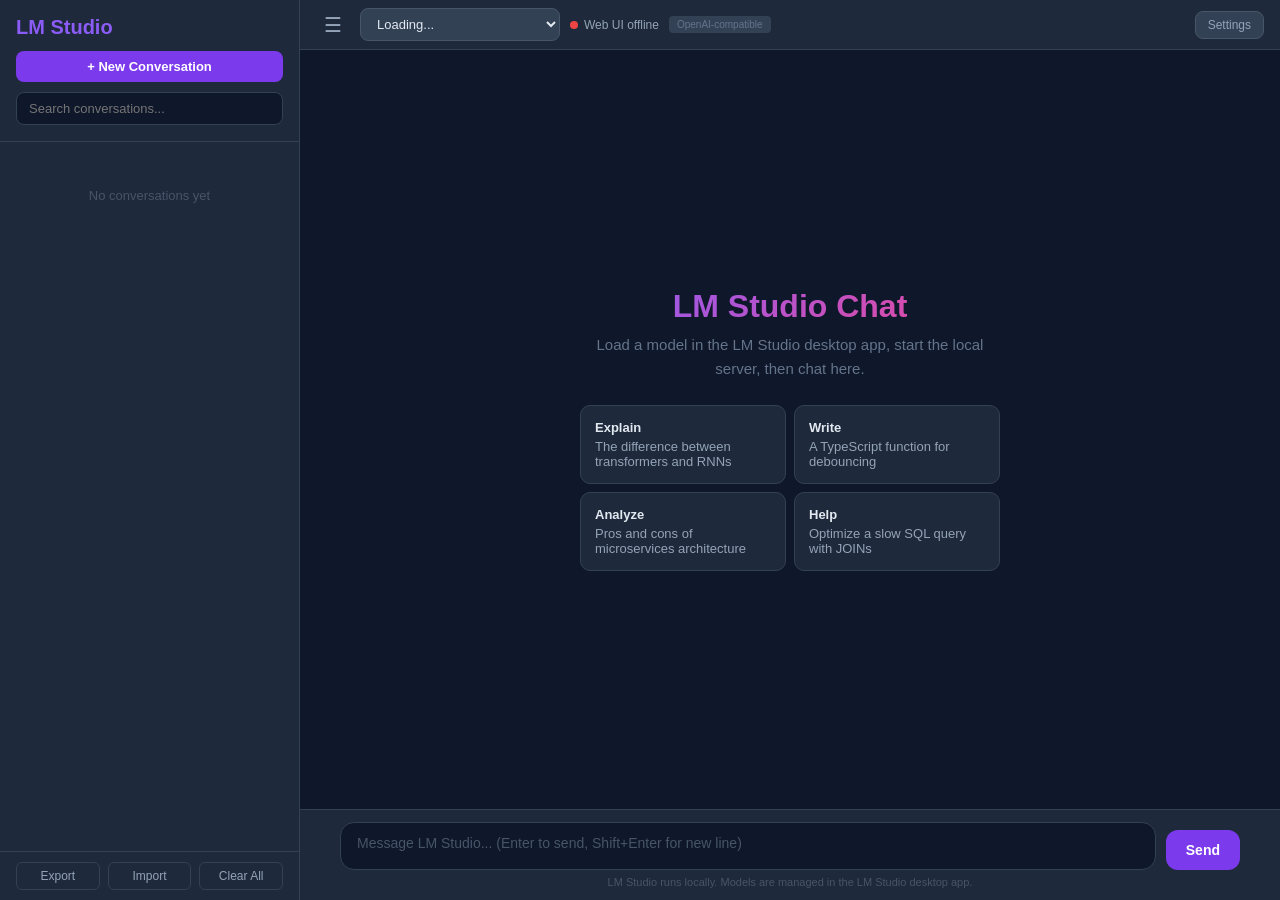
==== commit 9899943d: "Fix 503 errors on health endpoints when backend server is down Both Ollama and LM Studio health endp" ====
--- a/LMStudio/common/web/templates/index.html
+++ b/LMStudio/common/web/templates/index.html
@@ -273,10 +273,16 @@
 
 function checkHealth(){
   fetch(BASE+'/api/health').then(function(r){return r.json();}).then(function(j){
-    document.getElementById('statusDot').className='hdr-dot'+(j.ok?' ok':'');
-    document.getElementById('statusText').textContent=j.ok?'Connected':'Disconnected';
-    if(j.ok){loadModels();if(j.model_count!==undefined)document.getElementById('modelCount').textContent=j.model_count+' loaded';}
-  }).catch(function(){document.getElementById('statusDot').className='hdr-dot';document.getElementById('statusText').textContent='Offline';});
+    var serverOk = j.lm_server !== false && j.status !== 'web_ui_only';
+    document.getElementById('statusDot').className='hdr-dot'+(serverOk?' ok':'');
+    if(serverOk){
+      document.getElementById('statusText').textContent='Connected';
+      loadModels();
+      if(j.model_count!==undefined)document.getElementById('modelCount').textContent=j.model_count+' loaded';
+    } else {
+      document.getElementById('statusText').textContent='LM Studio server not running';
+    }
+  }).catch(function(){document.getElementById('statusDot').className='hdr-dot';document.getElementById('statusText').textContent='Web UI offline';});
 }
 
 function loadModels(){
